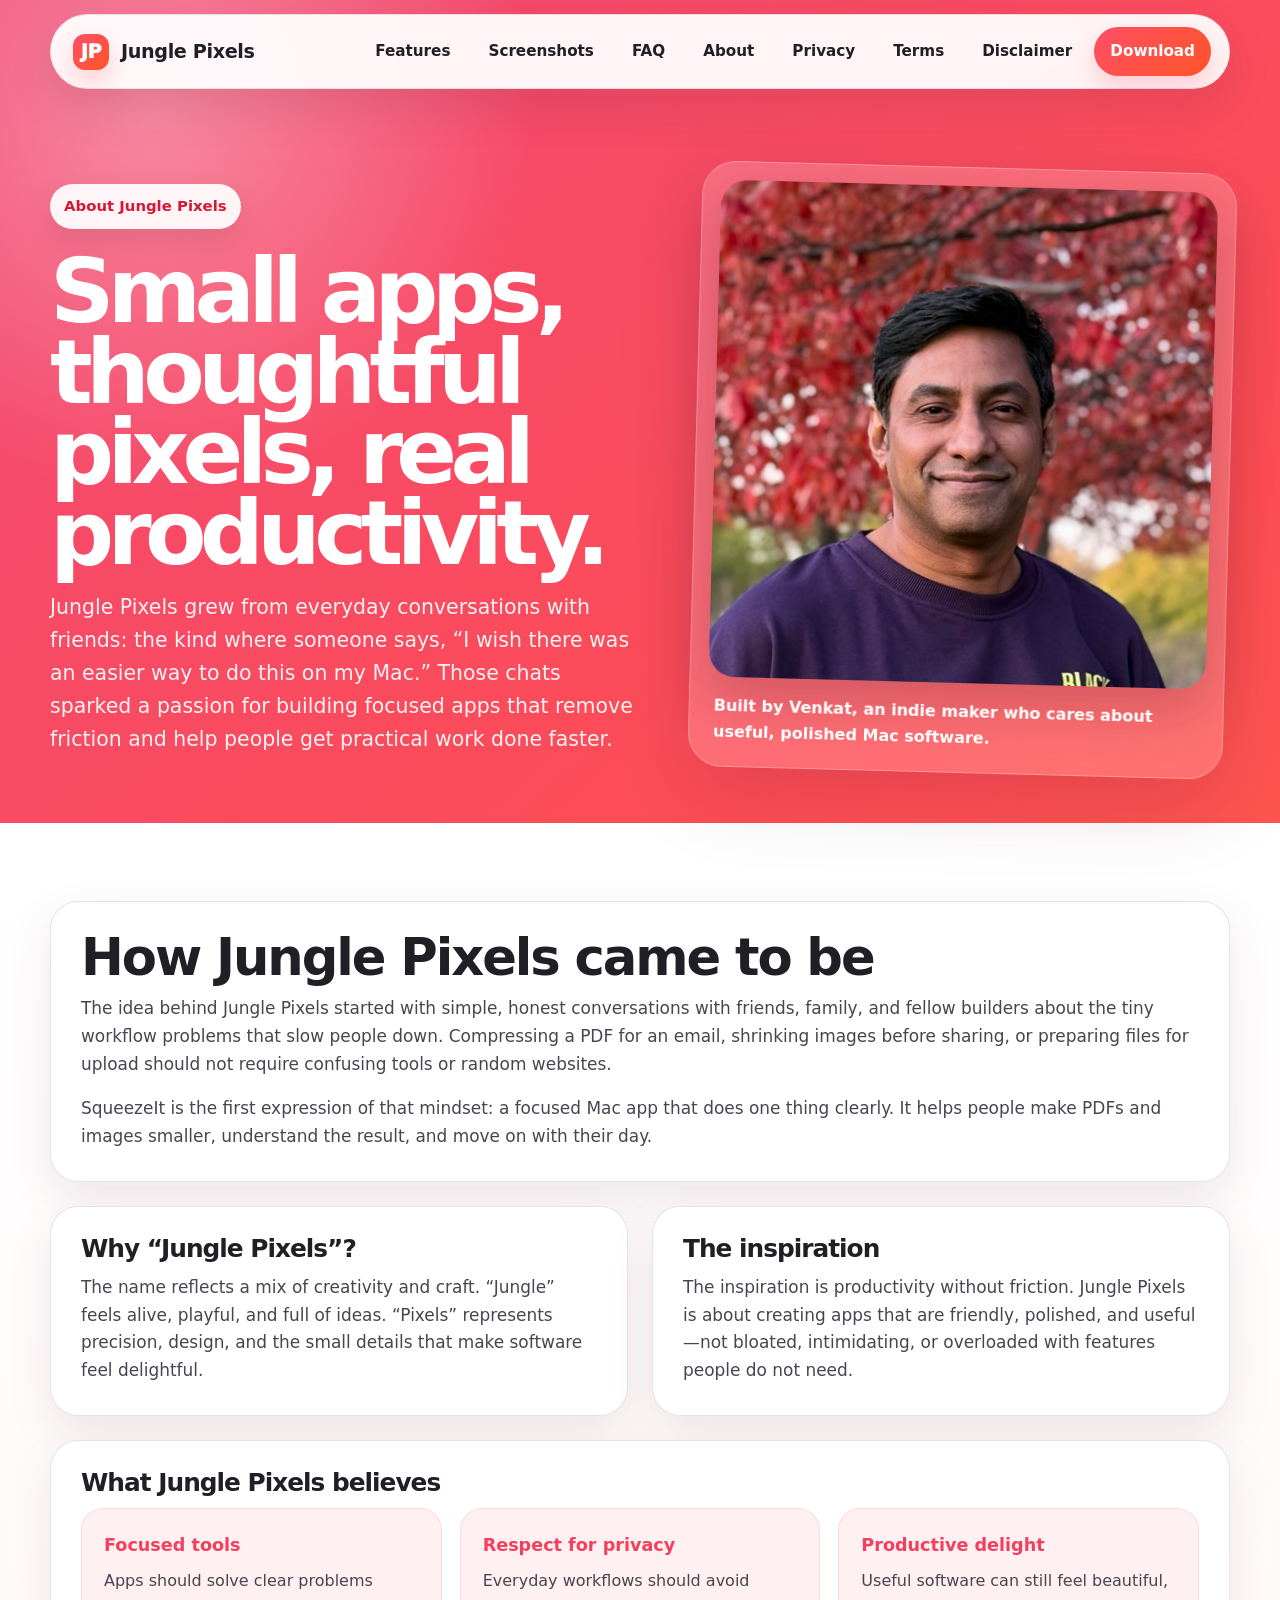
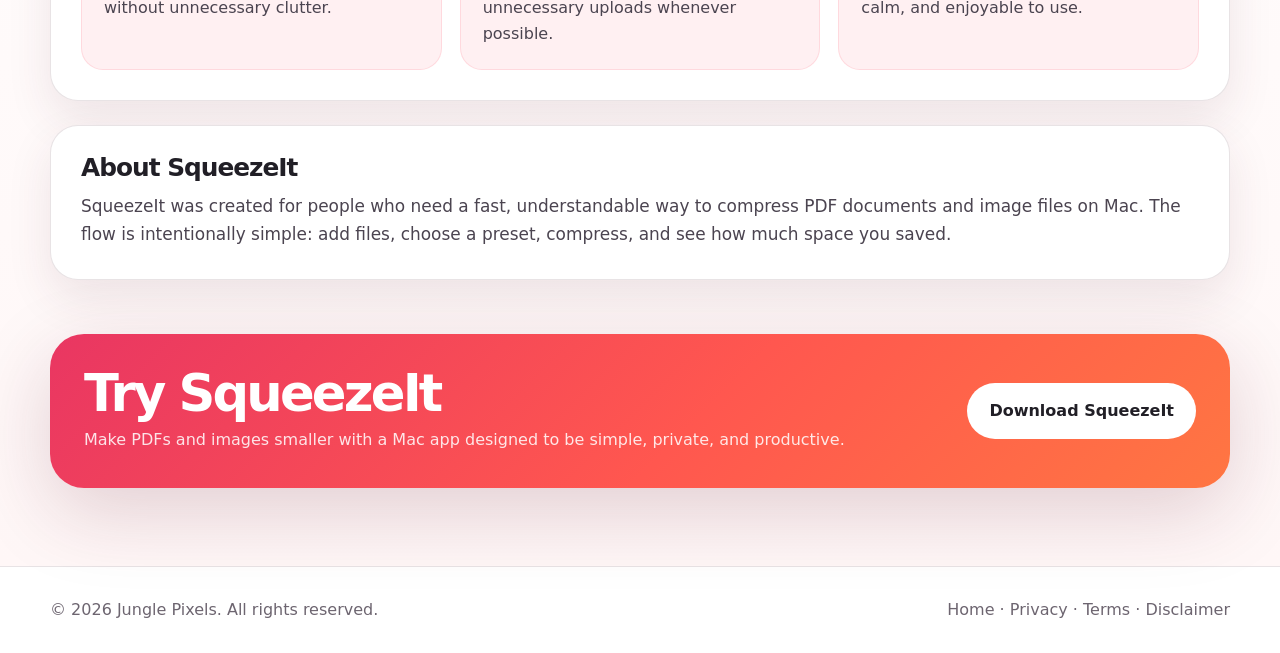
==== about.html @ 797d7525 "Add about section" ====
<!doctype html>
<html lang="en">
<head>
  <meta charset="utf-8" />
  <meta name="viewport" content="width=device-width, initial-scale=1" />
  <meta name="description" content="About Jungle Pixels, the indie studio behind SqueezeIt." />
  <meta name="theme-color" content="#ff4f66" />
  <title>About Jungle Pixels — SqueezeIt</title>
  <style>
    :root {
      --coral:#ff4f66; --orange:#ff5427; --ink:#211f26; --muted:#68626f;
      --line:rgba(80,45,55,.13); --card:#fff; --soft:#fff0f2;
      --shadow:0 24px 80px rgba(97,24,46,.18); --max:1180px;
    }
    *{box-sizing:border-box}
    html{scroll-behavior:smooth}
    body{
      margin:0;
      font-family:ui-sans-serif,system-ui,-apple-system,BlinkMacSystemFont,"SF Pro Display","Segoe UI",Roboto,Helvetica,Arial,sans-serif;
      color:var(--ink);
      background:
        radial-gradient(circle at 12% 5%,rgba(255,255,255,.35),transparent 24rem),
        linear-gradient(140deg,#f14874 0%,#ff4d53 46%,#ff7043 100%);
      min-height:100vh;
      overflow-x:hidden;
      line-height:1.65;
    }
    body::before{
      content:"";position:fixed;inset:0;pointer-events:none;
      background-image:radial-gradient(circle at 24% 22%,rgba(255,255,255,.20),transparent 1px),radial-gradient(circle at 70% 16%,rgba(255,255,255,.18),transparent 1px);
      background-size:42px 42px,64px 64px;mask-image:linear-gradient(to bottom,black,transparent 48%);opacity:.55;z-index:-1;
    }
    a{color:inherit;text-decoration:none}
    img{display:block;max-width:100%}
    .container{width:min(var(--max),calc(100% - 40px));margin:0 auto}
    .nav{position:sticky;top:14px;z-index:100;margin-top:14px}
    .nav-inner{
      min-height:74px;border-radius:999px;display:flex;align-items:center;justify-content:space-between;gap:18px;
      padding:12px 18px 12px 22px;color:var(--ink);background:rgba(255,255,255,.94);
      border:1px solid rgba(80,45,55,.12);box-shadow:0 18px 45px rgba(91,40,55,.14);backdrop-filter:blur(18px);
    }
    .brand{display:flex;align-items:center;gap:12px;font-weight:850;letter-spacing:-.02em;font-size:1.2rem}
    .mark{
      width:36px;height:36px;border-radius:12px;background:linear-gradient(135deg,var(--coral),var(--orange));
      display:grid;place-items:center;color:#fff;font-weight:950;box-shadow:0 12px 24px rgba(255,79,102,.24);
    }
    .nav-links{display:flex;align-items:center;gap:6px;font-size:.95rem;font-weight:760;flex-wrap:wrap;justify-content:flex-end}
    .nav-links a{padding:12px 16px;border-radius:999px}
    .nav-links a:hover{background:rgba(255,79,102,.10);color:#f43f5e}
    .nav-cta{color:#fff;background:linear-gradient(135deg,var(--coral),var(--orange));box-shadow:0 12px 24px rgba(255,79,102,.24)}
    .hero{color:#fff;padding:78px 0 50px}
    .hero-grid{display:grid;grid-template-columns:1.05fr .95fr;gap:54px;align-items:center}
    .eyebrow{
      display:inline-flex;align-items:center;gap:8px;padding:10px 14px;border-radius:999px;
      background:rgba(255,255,255,.92);color:#d71735;font-weight:850;font-size:.93rem;box-shadow:0 14px 30px rgba(99,26,38,.12);margin-bottom:22px;
    }
    h1{margin:0 0 18px;font-size:clamp(3rem,7vw,6.4rem);line-height:.9;letter-spacing:-.075em}
    .lead{margin:0;max-width:720px;color:rgba(255,255,255,.92);font-size:clamp(1.12rem,1.6vw,1.38rem);line-height:1.6}
    .portrait-card{
      background:rgba(255,255,255,.18);border:1px solid rgba(255,255,255,.26);border-radius:34px;padding:18px;
      box-shadow:var(--shadow);backdrop-filter:blur(18px);transform:rotate(1.5deg);
    }
    .portrait{width:100%;aspect-ratio:1/1;object-fit:cover;border-radius:26px;box-shadow:0 20px 55px rgba(54,16,29,.24)}
    .caption{padding:16px 6px 2px;color:#fff;font-weight:850}
    .content{background:linear-gradient(180deg,#fff 0%,#fff7f7 100%);padding:78px 0}
    .story-grid{display:grid;grid-template-columns:1fr 1fr;gap:24px}
    .card{background:var(--card);border:1px solid var(--line);border-radius:28px;padding:30px;box-shadow:0 18px 45px rgba(91,40,55,.10)}
    .wide{grid-column:1/-1}
    .card h2,.card h3{margin:0 0 12px;letter-spacing:-.04em;line-height:1}
    .card h2{font-size:clamp(2rem,4vw,3.2rem)}
    .card h3{font-size:1.55rem}
    .card p{margin:0 0 16px;color:#4b4450;font-size:1.06rem}
    .card p:last-child{margin-bottom:0}
    .values{display:grid;grid-template-columns:repeat(3,1fr);gap:18px;margin-top:10px}
    .value{padding:22px;border-radius:22px;background:var(--soft);border:1px solid rgba(255,79,102,.14);color:#4b4450}
    .value strong{display:block;color:#f43f5e;margin-bottom:8px;font-size:1.1rem}
    .cta{
      margin-top:30px;background:linear-gradient(135deg,#e93662,#ff574f 55%,#ff7642);color:#fff;border-radius:34px;padding:34px;
      display:flex;align-items:center;justify-content:space-between;gap:24px;box-shadow:var(--shadow);
    }
    .cta h2{margin:0 0 8px;font-size:clamp(2rem,4vw,3.2rem);line-height:1;letter-spacing:-.055em}
    .cta p{margin:0;color:rgba(255,255,255,.86)}
    .button{display:inline-flex;align-items:center;justify-content:center;min-height:56px;padding:0 22px;border-radius:999px;color:var(--ink);background:#fff;font-weight:900;white-space:nowrap}
    footer{background:#fff;border-top:1px solid var(--line);padding:30px 0;color:#6d6570}
    .footer-row{display:flex;align-items:center;justify-content:space-between;gap:24px;flex-wrap:wrap}
    @media(max-width:860px){
      .nav-inner,.cta{align-items:flex-start;flex-direction:column;border-radius:26px}
      .hero-grid,.story-grid,.values{grid-template-columns:1fr}
      .portrait-card{transform:none}
      .wide{grid-column:auto}
      .hero{padding:52px 0 40px}
      .content{padding:58px 0}
    }
  </style>
</head>
<body>
  <header class="nav container">
    <div class="nav-inner">
      <a class="brand" href="index.html"><span class="mark">JP</span><span>Jungle Pixels</span></a>
      <nav class="nav-links" aria-label="Primary navigation">
        <a href="/index.html#features">Features</a>
        <a href="/index.html#screenshots">Screenshots</a>
        <a href="/index.html#faq">FAQ</a>
        <a href="/about.html">About</a>
        <a href="/privacy.html">Privacy</a>
        <a href="/terms-of-use.html">Terms</a>
        <a href="/disclaimer.html">Disclaimer</a>
        <a class="nav-cta" href="/index.html#download">Download</a>
      </nav>
    </div>
  </header>

  <main>
    <section class="hero">
      <div class="container hero-grid">
        <div>
          <div class="eyebrow">About Jungle Pixels</div>
          <h1>Small apps, thoughtful pixels, real productivity.</h1>
          <p class="lead">
            Jungle Pixels grew from everyday conversations with friends: the kind where someone says, “I wish there was an easier way to do this on my Mac.” Those chats sparked a passion for building focused apps that remove friction and help people get practical work done faster.
          </p>
        </div>
        <div class="portrait-card">
          <img class="portrait" src="assets/headshot.jpeg" alt="Founder of Jungle Pixels" />
          <div class="caption">Built by Venkat, an indie maker who cares about useful, polished Mac software.</div>
        </div>
      </div>
    </section>

    <section class="content">
      <div class="container story-grid">
        <article class="card wide">
          <h2>How Jungle Pixels came to be</h2>
          <p>
            The idea behind Jungle Pixels started with simple, honest conversations with friends, family, and fellow builders about the tiny workflow problems that slow people down. Compressing a PDF for an email, shrinking images before sharing, or preparing files for upload should not require confusing tools or random websites.
          </p>
          <p>
            SqueezeIt is the first expression of that mindset: a focused Mac app that does one thing clearly. It helps people make PDFs and images smaller, understand the result, and move on with their day.
          </p>
        </article>

        <article class="card">
          <h3>Why “Jungle Pixels”?</h3>
          <p>
            The name reflects a mix of creativity and craft. “Jungle” feels alive, playful, and full of ideas. “Pixels” represents precision, design, and the small details that make software feel delightful.
          </p>
        </article>

        <article class="card">
          <h3>The inspiration</h3>
          <p>
            The inspiration is productivity without friction. Jungle Pixels is about creating apps that are friendly, polished, and useful—not bloated, intimidating, or overloaded with features people do not need.
          </p>
        </article>

        <article class="card wide">
          <h3>What Jungle Pixels believes</h3>
          <div class="values">
            <div class="value"><strong>Focused tools</strong>Apps should solve clear problems without unnecessary clutter.</div>
            <div class="value"><strong>Respect for privacy</strong>Everyday workflows should avoid unnecessary uploads whenever possible.</div>
            <div class="value"><strong>Productive delight</strong>Useful software can still feel beautiful, calm, and enjoyable to use.</div>
          </div>
        </article>

        <article class="card wide">
          <h3>About SqueezeIt</h3>
          <p>
            SqueezeIt was created for people who need a fast, understandable way to compress PDF documents and image files on Mac. The flow is intentionally simple: add files, choose a preset, compress, and see how much space you saved.
          </p>
        </article>

        <div class="cta wide">
          <div>
            <h2>Try SqueezeIt</h2>
            <p>Make PDFs and images smaller with a Mac app designed to be simple, private, and productive.</p>
          </div>
          <a class="button" href="index.html#download">Download SqueezeIt</a>
        </div>
      </div>
    </section>
  </main>

  <footer>
    <div class="container footer-row">
      <div>© 2026 Jungle Pixels. All rights reserved.</div>
      <div><a href="index.html">Home</a> · <a href="privacy.html">Privacy</a> · <a href="terms-of-use.html">Terms</a> · <a href="disclaimer.html">Disclaimer</a></div>
    </div>
  </footer>
</body>
</html>
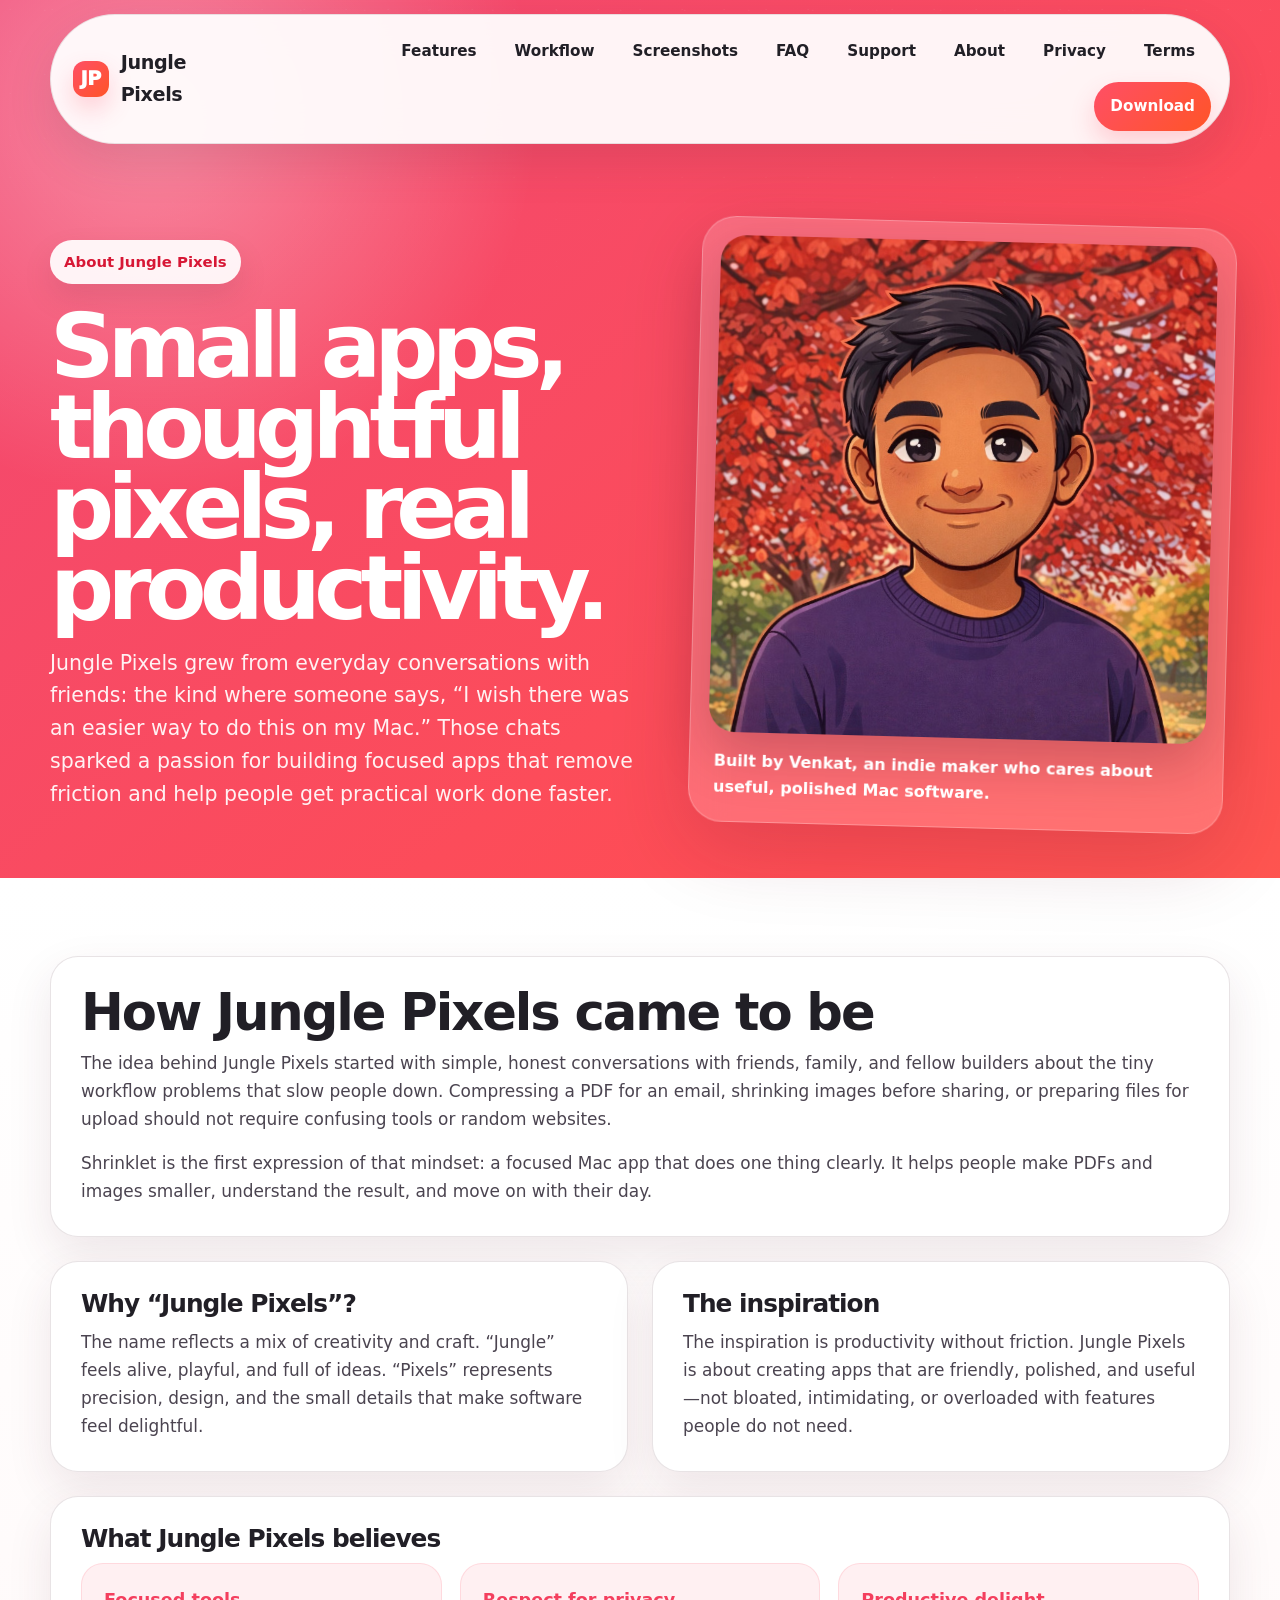
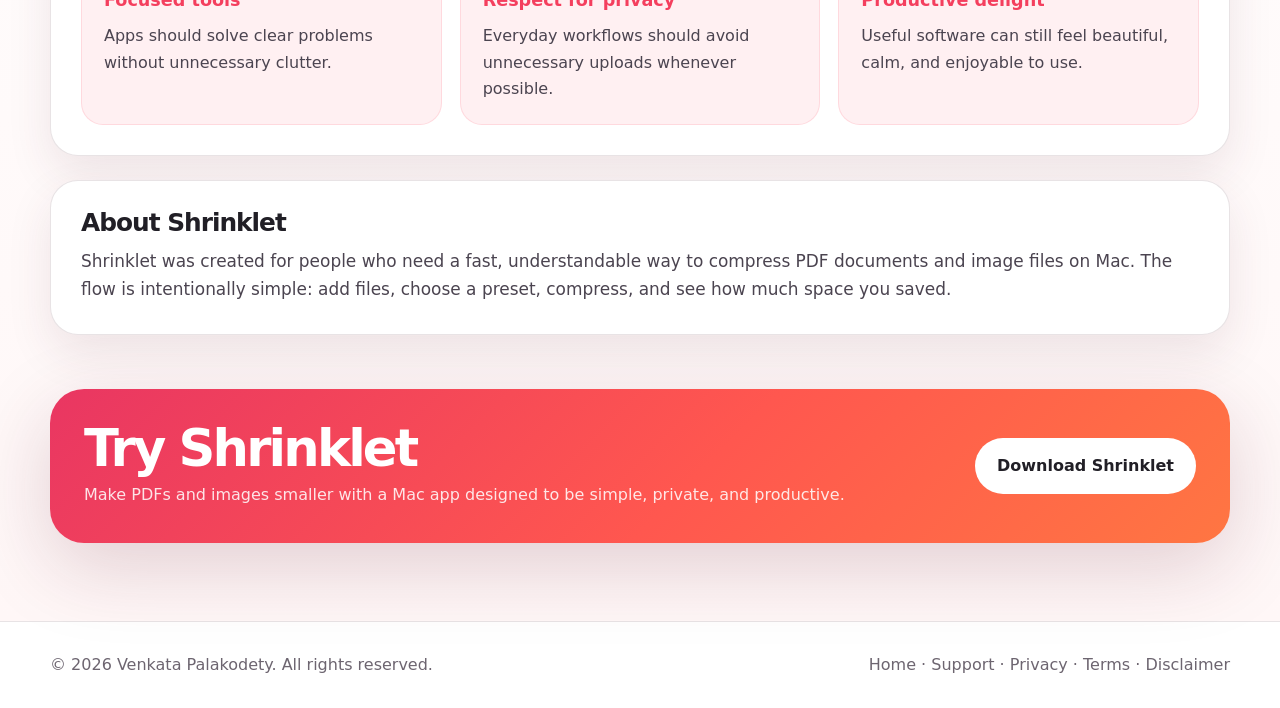
==== commit 1b51b262: "Add support page" ====
--- a/about.html
+++ b/about.html
@@ -3,9 +3,9 @@
 <head>
   <meta charset="utf-8" />
   <meta name="viewport" content="width=device-width, initial-scale=1" />
-  <meta name="description" content="About Jungle Pixels, the indie studio behind SqueezeIt." />
+  <meta name="description" content="About Jungle Pixels, the indie studio behind Shrinklet." />
   <meta name="theme-color" content="#ff4f66" />
-  <title>About Jungle Pixels — SqueezeIt</title>
+  <title>About Jungle Pixels — Shrinklet</title>
   <style>
     :root {
       --coral:#ff4f66; --orange:#ff5427; --ink:#211f26; --muted:#68626f;
@@ -99,12 +99,13 @@
       <a class="brand" href="index.html"><span class="mark">JP</span><span>Jungle Pixels</span></a>
       <nav class="nav-links" aria-label="Primary navigation">
         <a href="/index.html#features">Features</a>
+        <a href="/index.html#workflow">Workflow</a>
         <a href="/index.html#screenshots">Screenshots</a>
         <a href="/index.html#faq">FAQ</a>
+        <a href="/support.html">Support</a>
         <a href="/about.html">About</a>
         <a href="/privacy.html">Privacy</a>
         <a href="/terms-of-use.html">Terms</a>
-        <a href="/disclaimer.html">Disclaimer</a>
         <a class="nav-cta" href="/index.html#download">Download</a>
       </nav>
     </div>
@@ -135,7 +136,7 @@
             The idea behind Jungle Pixels started with simple, honest conversations with friends, family, and fellow builders about the tiny workflow problems that slow people down. Compressing a PDF for an email, shrinking images before sharing, or preparing files for upload should not require confusing tools or random websites.
           </p>
           <p>
-            SqueezeIt is the first expression of that mindset: a focused Mac app that does one thing clearly. It helps people make PDFs and images smaller, understand the result, and move on with their day.
+            Shrinklet is the first expression of that mindset: a focused Mac app that does one thing clearly. It helps people make PDFs and images smaller, understand the result, and move on with their day.
           </p>
         </article>
 
@@ -163,18 +164,18 @@
         </article>
 
         <article class="card wide">
-          <h3>About SqueezeIt</h3>
+          <h3>About Shrinklet</h3>
           <p>
-            SqueezeIt was created for people who need a fast, understandable way to compress PDF documents and image files on Mac. The flow is intentionally simple: add files, choose a preset, compress, and see how much space you saved.
+            Shrinklet was created for people who need a fast, understandable way to compress PDF documents and image files on Mac. The flow is intentionally simple: add files, choose a preset, compress, and see how much space you saved.
           </p>
         </article>
 
         <div class="cta wide">
           <div>
-            <h2>Try SqueezeIt</h2>
+            <h2>Try Shrinklet</h2>
             <p>Make PDFs and images smaller with a Mac app designed to be simple, private, and productive.</p>
           </div>
-          <a class="button" href="index.html#download">Download SqueezeIt</a>
+          <a class="button" href="index.html#download">Download Shrinklet</a>
         </div>
       </div>
     </section>
@@ -182,8 +183,8 @@
 
   <footer>
     <div class="container footer-row">
-      <div>© 2026 Jungle Pixels. All rights reserved.</div>
-      <div><a href="index.html">Home</a> · <a href="privacy.html">Privacy</a> · <a href="terms-of-use.html">Terms</a> · <a href="disclaimer.html">Disclaimer</a></div>
+      <div>© 2026 Venkata Palakodety. All rights reserved.</div>
+      <div><a href="index.html">Home</a> · <a href="support.html">Support</a> · <a href="privacy.html">Privacy</a> · <a href="terms-of-use.html">Terms</a> · <a href="disclaimer.html">Disclaimer</a></div>
     </div>
   </footer>
 </body>
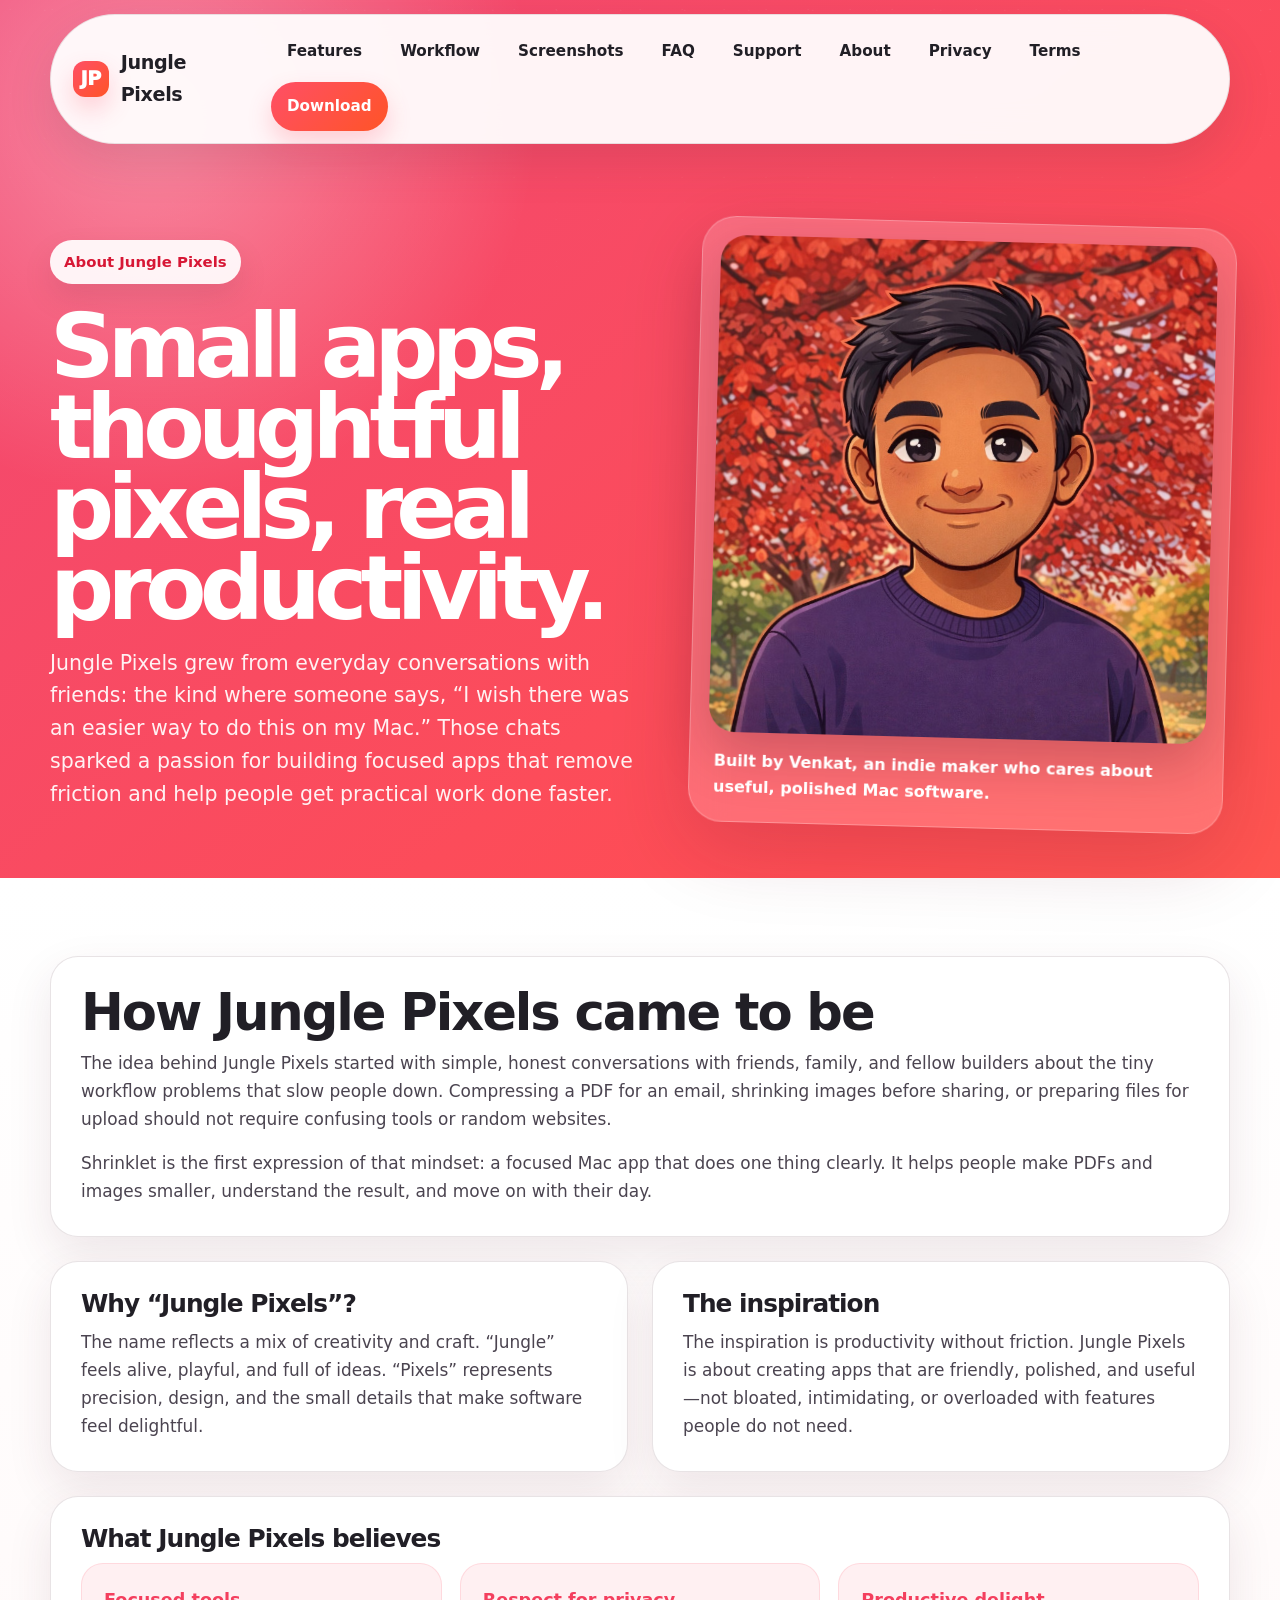
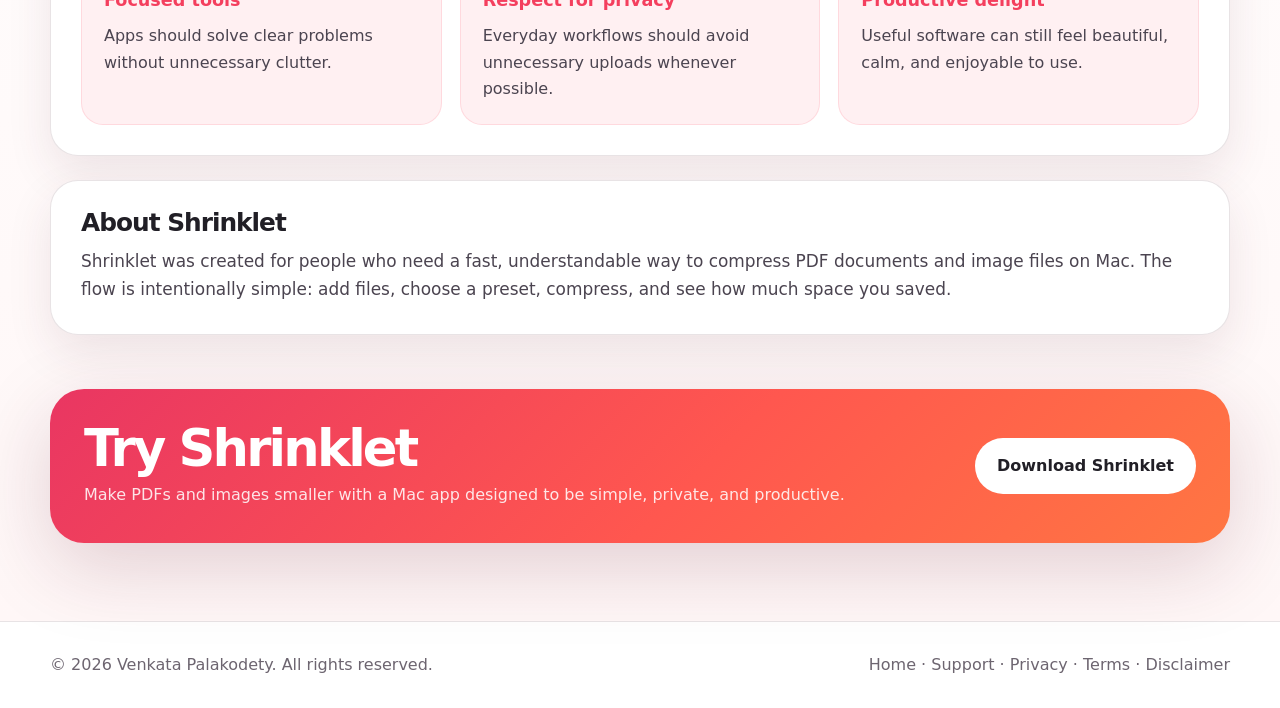
==== commit 52a06236: "Remove justify-content from nav-links style" ====
--- a/about.html
+++ b/about.html
@@ -44,7 +44,7 @@
       width:36px;height:36px;border-radius:12px;background:linear-gradient(135deg,var(--coral),var(--orange));
       display:grid;place-items:center;color:#fff;font-weight:950;box-shadow:0 12px 24px rgba(255,79,102,.24);
     }
-    .nav-links{display:flex;align-items:center;gap:6px;font-size:.95rem;font-weight:760;flex-wrap:wrap;justify-content:flex-end}
+    .nav-links{display:flex;align-items:center;gap:6px;font-size:.95rem;font-weight:760;flex-wrap:wrap;}
     .nav-links a{padding:12px 16px;border-radius:999px}
     .nav-links a:hover{background:rgba(255,79,102,.10);color:#f43f5e}
     .nav-cta{color:#fff;background:linear-gradient(135deg,var(--coral),var(--orange));box-shadow:0 12px 24px rgba(255,79,102,.24)}
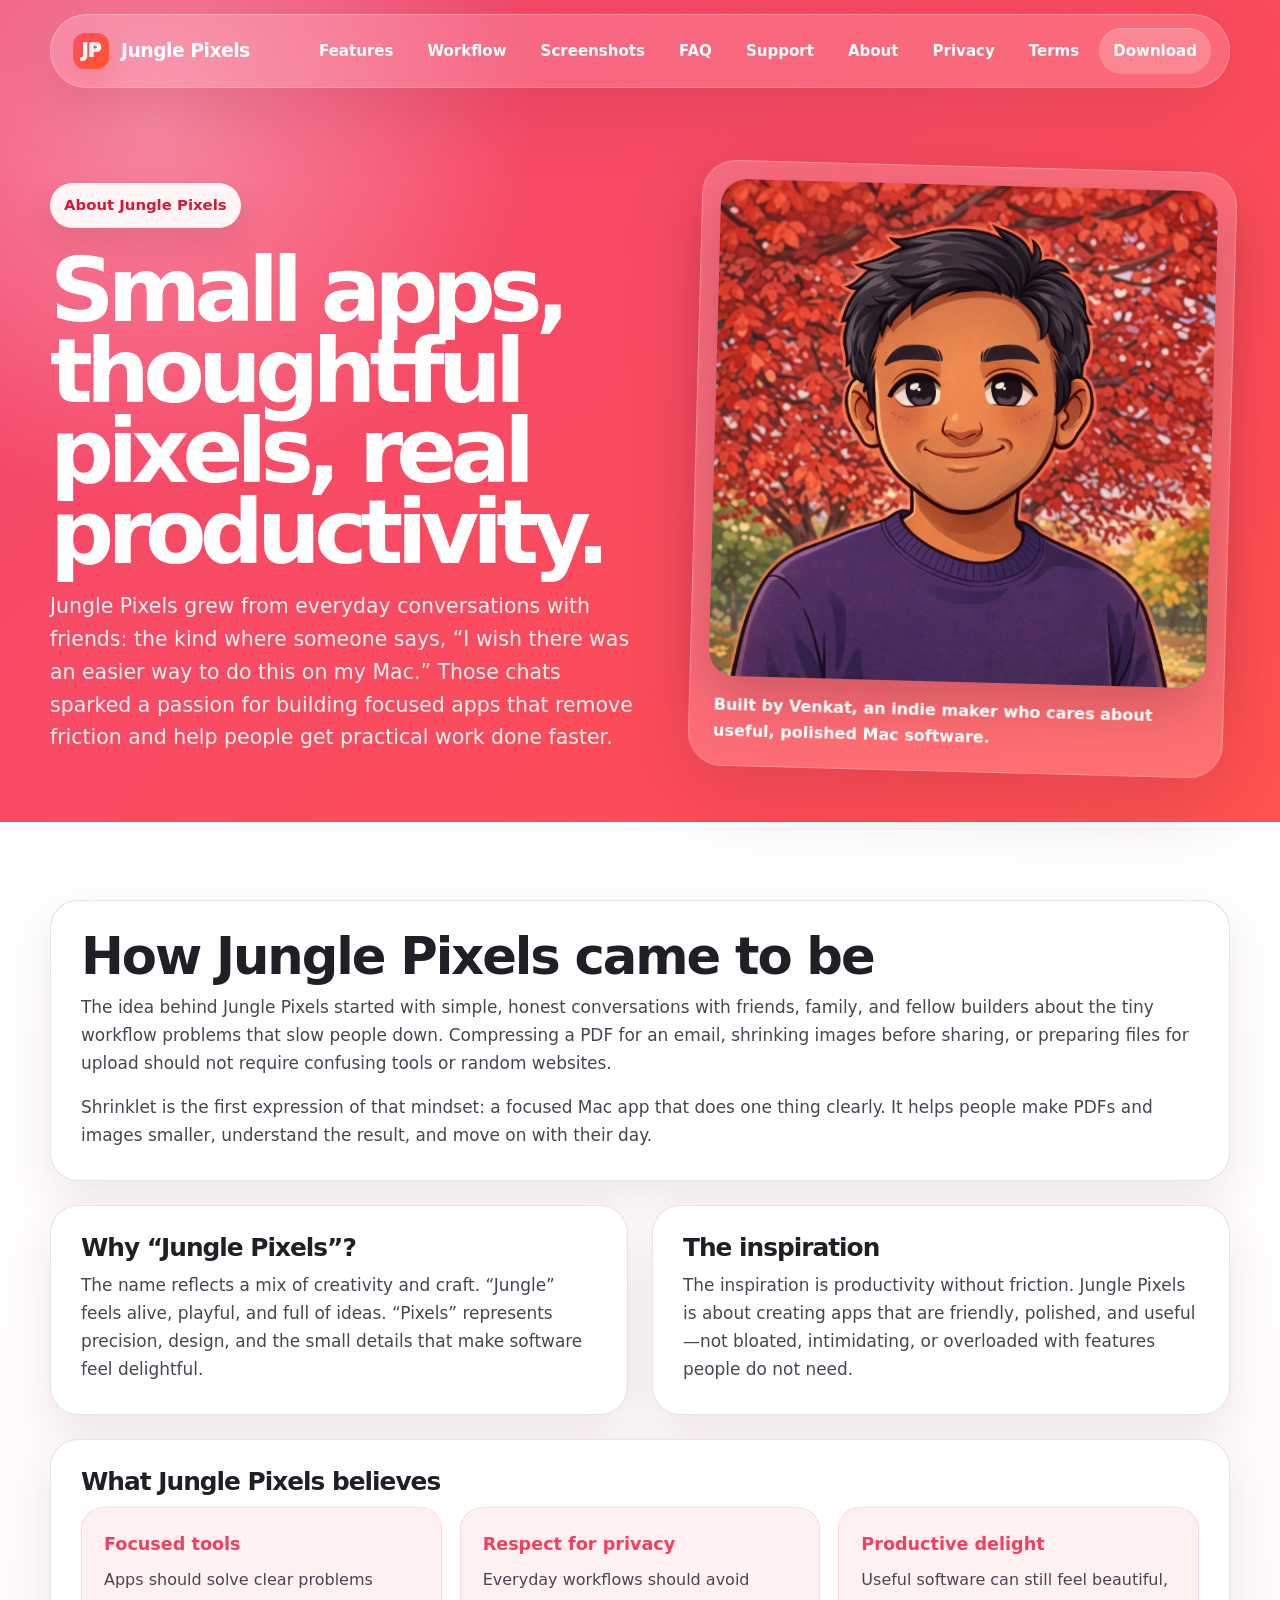
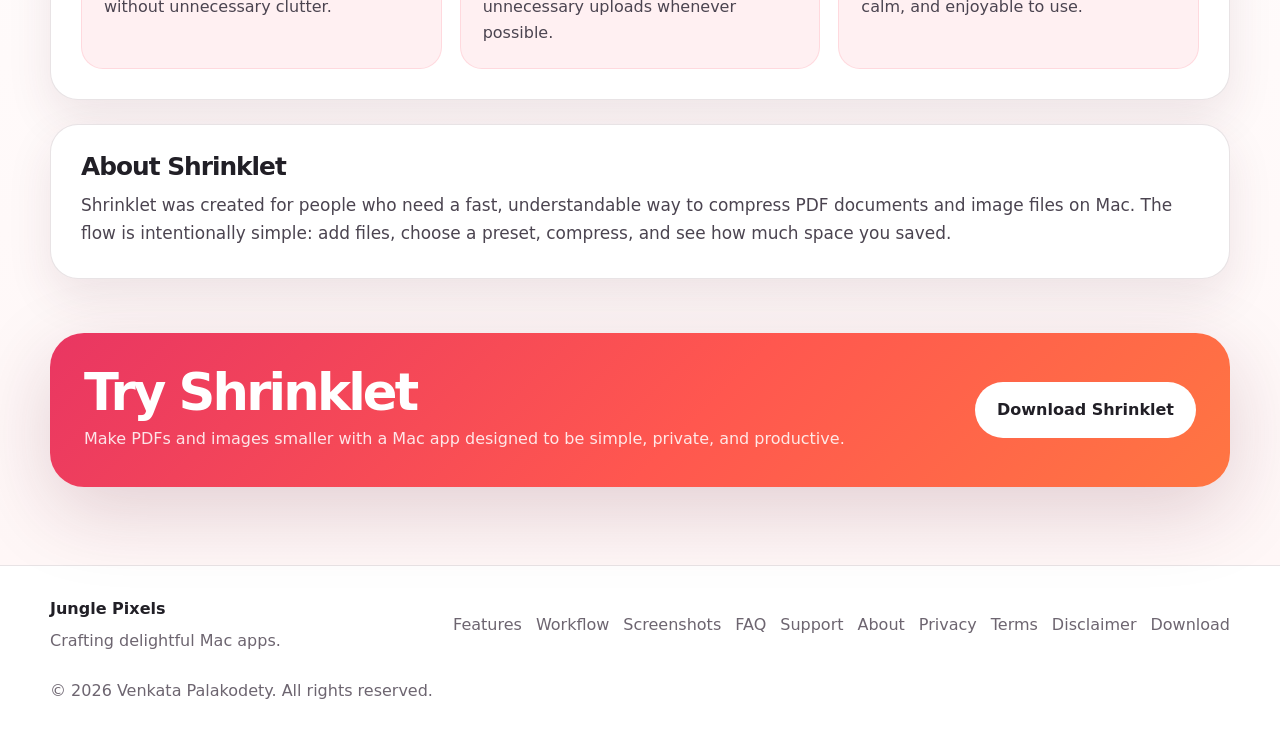
==== commit e258d253: "Convert to SCSS" ====
--- a/about.html
+++ b/about.html
@@ -1,191 +1,127 @@
-<!doctype html>
+<!DOCTYPE html>
+
 <html lang="en">
 <head>
-  <meta charset="utf-8" />
-  <meta name="viewport" content="width=device-width, initial-scale=1" />
-  <meta name="description" content="About Jungle Pixels, the indie studio behind Shrinklet." />
-  <meta name="theme-color" content="#ff4f66" />
-  <title>About Jungle Pixels — Shrinklet</title>
-  <style>
-    :root {
-      --coral:#ff4f66; --orange:#ff5427; --ink:#211f26; --muted:#68626f;
-      --line:rgba(80,45,55,.13); --card:#fff; --soft:#fff0f2;
-      --shadow:0 24px 80px rgba(97,24,46,.18); --max:1180px;
-    }
-    *{box-sizing:border-box}
-    html{scroll-behavior:smooth}
-    body{
-      margin:0;
-      font-family:ui-sans-serif,system-ui,-apple-system,BlinkMacSystemFont,"SF Pro Display","Segoe UI",Roboto,Helvetica,Arial,sans-serif;
-      color:var(--ink);
-      background:
-        radial-gradient(circle at 12% 5%,rgba(255,255,255,.35),transparent 24rem),
-        linear-gradient(140deg,#f14874 0%,#ff4d53 46%,#ff7043 100%);
-      min-height:100vh;
-      overflow-x:hidden;
-      line-height:1.65;
-    }
-    body::before{
-      content:"";position:fixed;inset:0;pointer-events:none;
-      background-image:radial-gradient(circle at 24% 22%,rgba(255,255,255,.20),transparent 1px),radial-gradient(circle at 70% 16%,rgba(255,255,255,.18),transparent 1px);
-      background-size:42px 42px,64px 64px;mask-image:linear-gradient(to bottom,black,transparent 48%);opacity:.55;z-index:-1;
-    }
-    a{color:inherit;text-decoration:none}
-    img{display:block;max-width:100%}
-    .container{width:min(var(--max),calc(100% - 40px));margin:0 auto}
-    .nav{position:sticky;top:14px;z-index:100;margin-top:14px}
-    .nav-inner{
-      min-height:74px;border-radius:999px;display:flex;align-items:center;justify-content:space-between;gap:18px;
-      padding:12px 18px 12px 22px;color:var(--ink);background:rgba(255,255,255,.94);
-      border:1px solid rgba(80,45,55,.12);box-shadow:0 18px 45px rgba(91,40,55,.14);backdrop-filter:blur(18px);
-    }
-    .brand{display:flex;align-items:center;gap:12px;font-weight:850;letter-spacing:-.02em;font-size:1.2rem}
-    .mark{
-      width:36px;height:36px;border-radius:12px;background:linear-gradient(135deg,var(--coral),var(--orange));
-      display:grid;place-items:center;color:#fff;font-weight:950;box-shadow:0 12px 24px rgba(255,79,102,.24);
-    }
-    .nav-links{display:flex;align-items:center;gap:6px;font-size:.95rem;font-weight:760;flex-wrap:wrap;}
-    .nav-links a{padding:12px 16px;border-radius:999px}
-    .nav-links a:hover{background:rgba(255,79,102,.10);color:#f43f5e}
-    .nav-cta{color:#fff;background:linear-gradient(135deg,var(--coral),var(--orange));box-shadow:0 12px 24px rgba(255,79,102,.24)}
-    .hero{color:#fff;padding:78px 0 50px}
-    .hero-grid{display:grid;grid-template-columns:1.05fr .95fr;gap:54px;align-items:center}
-    .eyebrow{
-      display:inline-flex;align-items:center;gap:8px;padding:10px 14px;border-radius:999px;
-      background:rgba(255,255,255,.92);color:#d71735;font-weight:850;font-size:.93rem;box-shadow:0 14px 30px rgba(99,26,38,.12);margin-bottom:22px;
-    }
-    h1{margin:0 0 18px;font-size:clamp(3rem,7vw,6.4rem);line-height:.9;letter-spacing:-.075em}
-    .lead{margin:0;max-width:720px;color:rgba(255,255,255,.92);font-size:clamp(1.12rem,1.6vw,1.38rem);line-height:1.6}
-    .portrait-card{
-      background:rgba(255,255,255,.18);border:1px solid rgba(255,255,255,.26);border-radius:34px;padding:18px;
-      box-shadow:var(--shadow);backdrop-filter:blur(18px);transform:rotate(1.5deg);
-    }
-    .portrait{width:100%;aspect-ratio:1/1;object-fit:cover;border-radius:26px;box-shadow:0 20px 55px rgba(54,16,29,.24)}
-    .caption{padding:16px 6px 2px;color:#fff;font-weight:850}
-    .content{background:linear-gradient(180deg,#fff 0%,#fff7f7 100%);padding:78px 0}
-    .story-grid{display:grid;grid-template-columns:1fr 1fr;gap:24px}
-    .card{background:var(--card);border:1px solid var(--line);border-radius:28px;padding:30px;box-shadow:0 18px 45px rgba(91,40,55,.10)}
-    .wide{grid-column:1/-1}
-    .card h2,.card h3{margin:0 0 12px;letter-spacing:-.04em;line-height:1}
-    .card h2{font-size:clamp(2rem,4vw,3.2rem)}
-    .card h3{font-size:1.55rem}
-    .card p{margin:0 0 16px;color:#4b4450;font-size:1.06rem}
-    .card p:last-child{margin-bottom:0}
-    .values{display:grid;grid-template-columns:repeat(3,1fr);gap:18px;margin-top:10px}
-    .value{padding:22px;border-radius:22px;background:var(--soft);border:1px solid rgba(255,79,102,.14);color:#4b4450}
-    .value strong{display:block;color:#f43f5e;margin-bottom:8px;font-size:1.1rem}
-    .cta{
-      margin-top:30px;background:linear-gradient(135deg,#e93662,#ff574f 55%,#ff7642);color:#fff;border-radius:34px;padding:34px;
-      display:flex;align-items:center;justify-content:space-between;gap:24px;box-shadow:var(--shadow);
-    }
-    .cta h2{margin:0 0 8px;font-size:clamp(2rem,4vw,3.2rem);line-height:1;letter-spacing:-.055em}
-    .cta p{margin:0;color:rgba(255,255,255,.86)}
-    .button{display:inline-flex;align-items:center;justify-content:center;min-height:56px;padding:0 22px;border-radius:999px;color:var(--ink);background:#fff;font-weight:900;white-space:nowrap}
-    footer{background:#fff;border-top:1px solid var(--line);padding:30px 0;color:#6d6570}
-    .footer-row{display:flex;align-items:center;justify-content:space-between;gap:24px;flex-wrap:wrap}
-    @media(max-width:860px){
-      .nav-inner,.cta{align-items:flex-start;flex-direction:column;border-radius:26px}
-      .hero-grid,.story-grid,.values{grid-template-columns:1fr}
-      .portrait-card{transform:none}
-      .wide{grid-column:auto}
-      .hero{padding:52px 0 40px}
-      .content{padding:58px 0}
-    }
-  </style>
+<meta charset="utf-8"/>
+<meta content="width=device-width, initial-scale=1" name="viewport"/>
+<meta content="About Jungle Pixels, the indie studio behind Shrinklet." name="description"/>
+<meta content="#ff4f66" name="theme-color"/>
+<title>About Jungle Pixels — Shrinklet</title>
+<link href="css/pages/about.css" rel="stylesheet"/>
 </head>
 <body>
-  <header class="nav container">
-    <div class="nav-inner">
-      <a class="brand" href="index.html"><span class="mark">JP</span><span>Jungle Pixels</span></a>
-      <nav class="nav-links" aria-label="Primary navigation">
-        <a href="/index.html#features">Features</a>
-        <a href="/index.html#workflow">Workflow</a>
-        <a href="/index.html#screenshots">Screenshots</a>
-        <a href="/index.html#faq">FAQ</a>
-        <a href="/support.html">Support</a>
-        <a href="/about.html">About</a>
-        <a href="/privacy.html">Privacy</a>
-        <a href="/terms-of-use.html">Terms</a>
-        <a class="nav-cta" href="/index.html#download">Download</a>
-      </nav>
-    </div>
-  </header>
-
-  <main>
-    <section class="hero">
-      <div class="container hero-grid">
-        <div>
-          <div class="eyebrow">About Jungle Pixels</div>
-          <h1>Small apps, thoughtful pixels, real productivity.</h1>
-          <p class="lead">
+<header class="nav container" id="siteNav">
+<div class="nav-inner">
+<a aria-label="Jungle Pixels home" class="brand" href="/index.html">
+<span class="mark">JP</span><span>Jungle Pixels</span>
+</a>
+<nav aria-label="Primary navigation" class="nav-links">
+<a href="/index.html#features">Features</a>
+<a href="/index.html#workflow">Workflow</a>
+<a href="/index.html#screenshots">Screenshots</a>
+<a href="/index.html#faq">FAQ</a>
+<a href="/support.html">Support</a>
+<a href="/about.html">About</a>
+<a href="/privacy.html">Privacy</a>
+<a href="/terms-of-use.html">Terms</a>
+<a class="nav-cta" href="/index.html#download">Download</a>
+</nav>
+</div>
+</header>
+<main>
+<section class="hero">
+<div class="container hero-grid">
+<div>
+<div class="eyebrow">About Jungle Pixels</div>
+<h1>Small apps, thoughtful pixels, real productivity.</h1>
+<p class="lead">
             Jungle Pixels grew from everyday conversations with friends: the kind where someone says, “I wish there was an easier way to do this on my Mac.” Those chats sparked a passion for building focused apps that remove friction and help people get practical work done faster.
           </p>
-        </div>
-        <div class="portrait-card">
-          <img class="portrait" src="assets/headshot.jpeg" alt="Founder of Jungle Pixels" />
-          <div class="caption">Built by Venkat, an indie maker who cares about useful, polished Mac software.</div>
-        </div>
-      </div>
-    </section>
-
-    <section class="content">
-      <div class="container story-grid">
-        <article class="card wide">
-          <h2>How Jungle Pixels came to be</h2>
-          <p>
+</div>
+<div class="portrait-card">
+<img alt="Founder of Jungle Pixels" class="portrait" src="assets/headshot.jpeg"/>
+<div class="caption">Built by Venkat, an indie maker who cares about useful, polished Mac software.</div>
+</div>
+</div>
+</section>
+<section class="content">
+<div class="container story-grid">
+<article class="card wide">
+<h2>How Jungle Pixels came to be</h2>
+<p>
             The idea behind Jungle Pixels started with simple, honest conversations with friends, family, and fellow builders about the tiny workflow problems that slow people down. Compressing a PDF for an email, shrinking images before sharing, or preparing files for upload should not require confusing tools or random websites.
           </p>
-          <p>
+<p>
             Shrinklet is the first expression of that mindset: a focused Mac app that does one thing clearly. It helps people make PDFs and images smaller, understand the result, and move on with their day.
           </p>
-        </article>
-
-        <article class="card">
-          <h3>Why “Jungle Pixels”?</h3>
-          <p>
+</article>
+<article class="card">
+<h3>Why “Jungle Pixels”?</h3>
+<p>
             The name reflects a mix of creativity and craft. “Jungle” feels alive, playful, and full of ideas. “Pixels” represents precision, design, and the small details that make software feel delightful.
           </p>
-        </article>
-
-        <article class="card">
-          <h3>The inspiration</h3>
-          <p>
+</article>
+<article class="card">
+<h3>The inspiration</h3>
+<p>
             The inspiration is productivity without friction. Jungle Pixels is about creating apps that are friendly, polished, and useful—not bloated, intimidating, or overloaded with features people do not need.
           </p>
-        </article>
-
-        <article class="card wide">
-          <h3>What Jungle Pixels believes</h3>
-          <div class="values">
-            <div class="value"><strong>Focused tools</strong>Apps should solve clear problems without unnecessary clutter.</div>
-            <div class="value"><strong>Respect for privacy</strong>Everyday workflows should avoid unnecessary uploads whenever possible.</div>
-            <div class="value"><strong>Productive delight</strong>Useful software can still feel beautiful, calm, and enjoyable to use.</div>
-          </div>
-        </article>
-
-        <article class="card wide">
-          <h3>About Shrinklet</h3>
-          <p>
+</article>
+<article class="card wide">
+<h3>What Jungle Pixels believes</h3>
+<div class="values">
+<div class="value"><strong>Focused tools</strong>Apps should solve clear problems without unnecessary clutter.</div>
+<div class="value"><strong>Respect for privacy</strong>Everyday workflows should avoid unnecessary uploads whenever possible.</div>
+<div class="value"><strong>Productive delight</strong>Useful software can still feel beautiful, calm, and enjoyable to use.</div>
+</div>
+</article>
+<article class="card wide">
+<h3>About Shrinklet</h3>
+<p>
             Shrinklet was created for people who need a fast, understandable way to compress PDF documents and image files on Mac. The flow is intentionally simple: add files, choose a preset, compress, and see how much space you saved.
           </p>
-        </article>
+</article>
+<div class="cta wide">
+<div>
+<h2>Try Shrinklet</h2>
+<p>Make PDFs and images smaller with a Mac app designed to be simple, private, and productive.</p>
+</div>
+<a class="button" href="index.html#download">Download Shrinklet</a>
+</div>
+</div>
+</section>
+</main>
+<footer>
+<div class="container footer-row">
+<div>
+<div class="footer-brand">
+<span>Jungle Pixels</span>
+</div>
+<div class="footer-tagline">Crafting delightful Mac apps.</div>
+</div>
+<nav aria-label="Footer navigation" class="footer-links">
+<a href="/index.html#features">Features</a>
+<a href="/index.html#workflow">Workflow</a>
+<a href="/index.html#screenshots">Screenshots</a>
+<a href="/index.html#faq">FAQ</a>
 
-        <div class="cta wide">
-          <div>
-            <h2>Try Shrinklet</h2>
-            <p>Make PDFs and images smaller with a Mac app designed to be simple, private, and productive.</p>
-          </div>
-          <a class="button" href="index.html#download">Download Shrinklet</a>
-        </div>
-      </div>
-    </section>
-  </main>
-
-  <footer>
-    <div class="container footer-row">
-      <div>© 2026 Venkata Palakodety. All rights reserved.</div>
-      <div><a href="index.html">Home</a> · <a href="support.html">Support</a> · <a href="privacy.html">Privacy</a> · <a href="terms-of-use.html">Terms</a> · <a href="disclaimer.html">Disclaimer</a></div>
-    </div>
-  </footer>
+<a href="/support.html">Support</a><a href="/about.html">About</a>
+    
+<a href="/privacy.html">Privacy</a>
+<a href="/terms-of-use.html">Terms</a>
+<a href="/disclaimer.html">Disclaimer</a>
+<a href="/index.html#download">Download</a>
+</nav>
+<div>© 2026 Venkata Palakodety. All rights reserved.</div>
+</div>
+</footer>
+<script>
+    const nav = document.getElementById('siteNav');
+    const updateNav = () => {
+      if (nav) nav.classList.toggle('scrolled', window.scrollY > 40);
+    };
+    updateNav();
+    window.addEventListener('scroll', updateNav, { passive: true });
+  </script>
 </body>
 </html>
--- a/css/pages/about.css
+++ b/css/pages/about.css
@@ -0,0 +1,318 @@
+@import "../main.css";
+
+/* Page token overrides preserved from about.html. */
+:root {
+      --coral:#ff4f66; --orange:#ff5427; --ink:#211f26; --muted:#68626f;
+      --line:rgba(80,45,55,.13); --card:#fff; --soft:#fff0f2;
+      --shadow:0 24px 80px rgba(97,24,46,.18); --max:1180px;
+    }
+
+/* Page styles extracted from about.html. */
+*{box-sizing:border-box}
+    html{scroll-behavior:smooth}
+    body{
+      margin:0;
+      font-family:ui-sans-serif,system-ui,-apple-system,BlinkMacSystemFont,"SF Pro Display","Segoe UI",Roboto,Helvetica,Arial,sans-serif;
+      color:var(--ink);
+      background:
+        radial-gradient(circle at 12% 5%,rgba(255,255,255,.35),transparent 24rem),
+        linear-gradient(140deg,#f14874 0%,#ff4d53 46%,#ff7043 100%);
+      min-height:100vh;
+      overflow-x:hidden;
+      line-height:1.65;
+    }
+    body::before{
+      content:"";position:fixed;inset:0;pointer-events:none;
+      background-image:radial-gradient(circle at 24% 22%,rgba(255,255,255,.20),transparent 1px),radial-gradient(circle at 70% 16%,rgba(255,255,255,.18),transparent 1px);
+      background-size:42px 42px,64px 64px;mask-image:linear-gradient(to bottom,black,transparent 48%);opacity:.55;z-index:-1;
+    }
+    a{color:inherit;text-decoration:none}
+    img{display:block;max-width:100%}
+    .container{width:min(var(--max),calc(100% - 40px));margin:0 auto}
+    .nav{position:sticky;top:14px;z-index:100;margin-top:14px}
+    .nav-inner{
+      min-height:74px;border-radius:999px;display:flex;align-items:center;justify-content:space-between;gap:18px;
+      padding:12px 18px 12px 22px;color:var(--ink);background:rgba(255,255,255,.94);
+      border:1px solid rgba(80,45,55,.12);box-shadow:0 18px 45px rgba(91,40,55,.14);backdrop-filter:blur(18px);
+    }
+    .brand{display:flex;align-items:center;gap:12px;font-weight:850;letter-spacing:-.02em;font-size:1.2rem}
+    .mark{
+      width:36px;height:36px;border-radius:12px;background:linear-gradient(135deg,var(--coral),var(--orange));
+      display:grid;place-items:center;color:#fff;font-weight:950;box-shadow:0 12px 24px rgba(255,79,102,.24);
+    }
+    .nav-links{display:flex;align-items:center;gap:6px;font-size:.95rem;font-weight:760;flex-wrap:wrap;}
+    .nav-links a{padding:12px 16px;border-radius:999px}
+    .nav-links a:hover{background:rgba(255,79,102,.10);color:#f43f5e}
+    .nav-cta{color:#fff;background:linear-gradient(135deg,var(--coral),var(--orange));box-shadow:0 12px 24px rgba(255,79,102,.24)}
+    .hero{color:#fff;padding:78px 0 50px}
+    .hero-grid{display:grid;grid-template-columns:1.05fr .95fr;gap:54px;align-items:center}
+    .eyebrow{
+      display:inline-flex;align-items:center;gap:8px;padding:10px 14px;border-radius:999px;
+      background:rgba(255,255,255,.92);color:#d71735;font-weight:850;font-size:.93rem;box-shadow:0 14px 30px rgba(99,26,38,.12);margin-bottom:22px;
+    }
+    h1{margin:0 0 18px;font-size:clamp(3rem,7vw,6.4rem);line-height:.9;letter-spacing:-.075em}
+    .lead{margin:0;max-width:720px;color:rgba(255,255,255,.92);font-size:clamp(1.12rem,1.6vw,1.38rem);line-height:1.6}
+    .portrait-card{
+      background:rgba(255,255,255,.18);border:1px solid rgba(255,255,255,.26);border-radius:34px;padding:18px;
+      box-shadow:var(--shadow);backdrop-filter:blur(18px);transform:rotate(1.5deg);
+    }
+    .portrait{width:100%;aspect-ratio:1/1;object-fit:cover;border-radius:26px;box-shadow:0 20px 55px rgba(54,16,29,.24)}
+    .caption{padding:16px 6px 2px;color:#fff;font-weight:850}
+    .content{background:linear-gradient(180deg,#fff 0%,#fff7f7 100%);padding:78px 0}
+    .story-grid{display:grid;grid-template-columns:1fr 1fr;gap:24px}
+    .card{background:var(--card);border:1px solid var(--line);border-radius:28px;padding:30px;box-shadow:0 18px 45px rgba(91,40,55,.10)}
+    .wide{grid-column:1/-1}
+    .card h2,.card h3{margin:0 0 12px;letter-spacing:-.04em;line-height:1}
+    .card h2{font-size:clamp(2rem,4vw,3.2rem)}
+    .card h3{font-size:1.55rem}
+    .card p{margin:0 0 16px;color:#4b4450;font-size:1.06rem}
+    .card p:last-child{margin-bottom:0}
+    .values{display:grid;grid-template-columns:repeat(3,1fr);gap:18px;margin-top:10px}
+    .value{padding:22px;border-radius:22px;background:var(--soft);border:1px solid rgba(255,79,102,.14);color:#4b4450}
+    .value strong{display:block;color:#f43f5e;margin-bottom:8px;font-size:1.1rem}
+    .cta{
+      margin-top:30px;background:linear-gradient(135deg,#e93662,#ff574f 55%,#ff7642);color:#fff;border-radius:34px;padding:34px;
+      display:flex;align-items:center;justify-content:space-between;gap:24px;box-shadow:var(--shadow);
+    }
+    .cta h2{margin:0 0 8px;font-size:clamp(2rem,4vw,3.2rem);line-height:1;letter-spacing:-.055em}
+    .cta p{margin:0;color:rgba(255,255,255,.86)}
+    .button{display:inline-flex;align-items:center;justify-content:center;min-height:56px;padding:0 22px;border-radius:999px;color:var(--ink);background:#fff;font-weight:900;white-space:nowrap}
+    footer{background:#fff;border-top:1px solid var(--line);padding:30px 0;color:#6d6570}
+    .footer-row{display:flex;align-items:center;justify-content:space-between;gap:24px;flex-wrap:wrap}
+    .footer-brand{font-weight:900;color:var(--ink)}
+    .footer-links{display:flex;gap:14px;flex-wrap:wrap}
+    .footer-links a:hover{color:#f43f5e}
+    @media(max-width:860px){
+      .nav-inner,.cta{align-items:flex-start;flex-direction:column;border-radius:26px}
+      .hero-grid,.story-grid,.values{grid-template-columns:1fr}
+      .portrait-card{transform:none}
+      .wide{grid-column:auto}
+      .hero{padding:52px 0 40px}
+      .content{padding:58px 0}
+    }
+
+    /* Match the index.html header behavior and spacing */
+    .nav-inner{transition:background .28s ease,color .28s ease,box-shadow .28s ease,border-color .28s ease;}
+    .nav.scrolled .nav-inner{color:var(--ink);background:rgba(255,255,255,.94);border-color:rgba(80,45,55,.12);box-shadow:0 18px 45px rgba(91,40,55,.14);}
+    .nav-links a{transition:transform .25s ease,background .25s ease,color .25s ease;}
+    .nav-links a:hover{transform:translateY(-1px);}
+    .nav-links a[aria-current="page"]{background:rgba(255,79,102,.10);color:#f43f5e;}
+
+    .nav-inner{min-height:74px;gap:18px;padding:12px 18px 12px 22px;}
+    .brand{gap:12px;font-weight:900;letter-spacing:-.03em;font-size:1.18rem;white-space:nowrap;}
+    .mark{width:36px;height:36px;border-radius:12px;font-weight:950;}
+    .nav-links{gap:6px;font-size:.94rem;font-weight:800;justify-content:flex-end;}
+    .nav-links a{padding:11px 14px;}
+
+/* Header navigation: match index.html exactly */
+.nav {
+  position: sticky;
+  top: 14px;
+  z-index: 100;
+  margin-top: 14px;
+}
+
+.nav-inner {
+  min-height: 74px;
+  border-radius: 999px;
+  display: flex;
+  align-items: center;
+  justify-content: space-between;
+  gap: 18px;
+  padding: 12px 18px 12px 22px;
+  color: #fff;
+  background: rgba(255,255,255,.17);
+  border: 1px solid rgba(255,255,255,.24);
+  box-shadow: 0 18px 70px rgba(128, 32, 45, .18);
+  backdrop-filter: blur(18px);
+  transition: background .28s ease, color .28s ease, box-shadow .28s ease, border-color .28s ease;
+}
+
+.nav.scrolled .nav-inner {
+  color: var(--ink);
+  background: rgba(255,255,255,.94);
+  border-color: rgba(80, 45, 55, .12);
+  box-shadow: 0 18px 45px rgba(91, 40, 55, .14);
+}
+
+.brand {
+  display: flex;
+  align-items: center;
+  gap: 12px;
+  font-weight: 900;
+  letter-spacing: -.03em;
+  font-size: 1.18rem;
+  white-space: nowrap;
+}
+
+.mark {
+  width:36px;
+  height:36px;
+  border-radius:12px;
+  background:linear-gradient(135deg,var(--coral),var(--orange));
+  display:grid;
+  place-items:center;
+  color:#fff;
+  font-weight:950;
+  box-shadow:0 12px 24px rgba(255,79,102,.24);
+}
+
+.nav-links {
+  display: flex;
+  align-items: center;
+  gap: 6px;
+  font-size: .94rem;
+  font-weight: 800;
+  flex-wrap: wrap;
+  justify-content: flex-end;
+}
+
+.nav-links a {
+  padding: 11px 14px;
+  border-radius: 999px;
+  transition: transform .25s ease, background .25s ease, color .25s ease;
+}
+
+.nav-links a:hover {
+  transform: translateY(-1px);
+  background: rgba(255,255,255,.15);
+}
+
+.nav.scrolled .nav-links a:hover {
+  color: var(--coral-deep, #e93c64);
+  background: rgba(255,79,102,.10);
+}
+
+.nav-cta {
+  color: inherit !important;
+  background: rgba(255,255,255,.20);
+  box-shadow: inset 0 1px rgba(255,255,255,.25);
+}
+
+.nav.scrolled .nav-cta {
+  color: #fff !important;
+  background: linear-gradient(135deg, var(--coral), var(--orange));
+  box-shadow: 0 12px 24px rgba(255,79,102,.24);
+}
+
+@media (max-width: 760px) {
+  .nav { top: 8px; margin-top: 8px; }
+  .nav-inner {
+    border-radius: 26px;
+    align-items: flex-start;
+    flex-direction: column;
+    padding: 14px;
+  }
+  .nav-links {
+    width: 100%;
+    justify-content: flex-start;
+    gap: 6px;
+    font-size: .88rem;
+  }
+  .nav-links a { padding: 10px 12px; }
+}
+
+/* Shared glass header — matched to index.html */
+.nav {
+  position: sticky;
+  top: 14px;
+  z-index: 100;
+  margin-top: 14px;
+}
+
+.nav-inner {
+  min-height: 74px;
+  height: auto;
+  border-radius: 999px;
+  display: flex;
+  align-items: center;
+  justify-content: space-between;
+  gap: 18px;
+  padding: 12px 18px 12px 22px;
+  color: #fff;
+  background: rgba(255,255,255,.17);
+  border: 1px solid rgba(255,255,255,.24);
+  box-shadow: 0 18px 70px rgba(128, 32, 45, .18);
+  backdrop-filter: blur(18px);
+  -webkit-backdrop-filter: blur(18px);
+  transition: background .28s ease, color .28s ease, box-shadow .28s ease, border-color .28s ease;
+}
+
+.nav.scrolled .nav-inner {
+  color: var(--ink);
+  background: rgba(255,255,255,.94);
+  border-color: rgba(80, 45, 55, .12);
+  box-shadow: 0 18px 45px rgba(91, 40, 55, .14);
+}
+
+.brand {
+  display: flex;
+  align-items: center;
+  gap: 12px;
+  font-weight: 900;
+  letter-spacing: -.03em;
+  font-size: 1.18rem;
+  white-space: nowrap;
+}
+
+.mark {
+  width: 36px;
+  height: 36px;
+  border-radius: 12px;
+  background: linear-gradient(135deg,var(--coral),var(--orange));
+  display: grid;
+  place-items: center;
+  color: #fff;
+  font-weight: 950;
+  box-shadow: 0 12px 24px rgba(255,79,102,.24);
+}
+
+.nav-links {
+  display: flex;
+  align-items: center;
+  gap: 6px;
+  font-size: .94rem;
+  font-weight: 800;
+  flex-wrap: wrap;
+  justify-content: flex-end;
+}
+
+.nav-links a {
+  padding: 11px 14px;
+  border-radius: 999px;
+  transition: transform .25s ease, background .25s ease, color .25s ease;
+}
+
+.nav-links a:hover {
+  transform: translateY(-1px);
+  background: rgba(255,255,255,.15);
+}
+
+.nav.scrolled .nav-links a:hover {
+  color: var(--coral-deep, #e93c64);
+  background: rgba(255,79,102,.10);
+}
+
+.nav-cta {
+  color: #fff !important;
+  background: rgba(255,255,255,.20);
+  box-shadow: inset 0 1px rgba(255,255,255,.25);
+}
+
+.nav.scrolled .nav-cta,
+.nav-cta:hover {
+  color: #fff !important;
+  background: linear-gradient(135deg,var(--coral),var(--orange)) !important;
+  box-shadow: 0 14px 30px rgba(255,79,102,.28);
+}
+
+@media (max-width: 900px) {
+  .nav-inner {
+    align-items: flex-start;
+    flex-direction: column;
+    border-radius: 26px;
+  }
+  .nav-links {
+    justify-content: flex-start;
+  }
+}
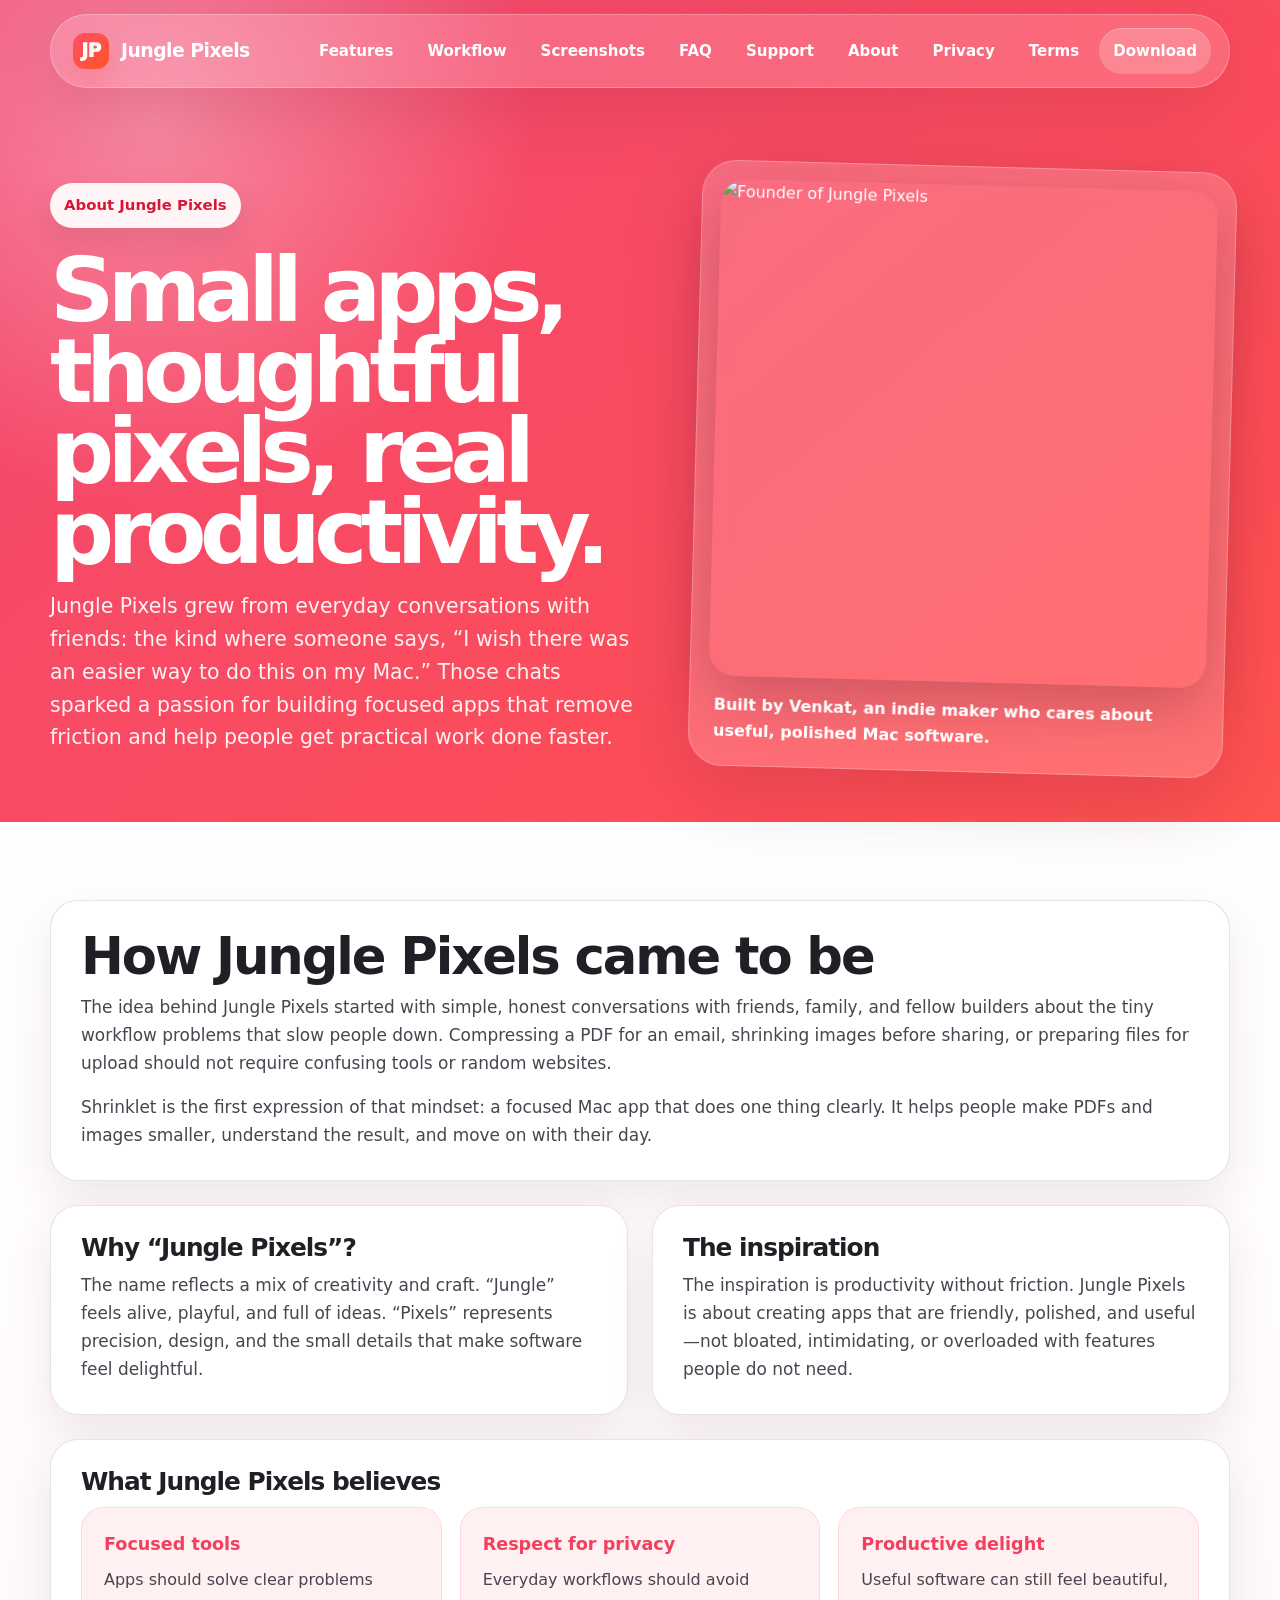
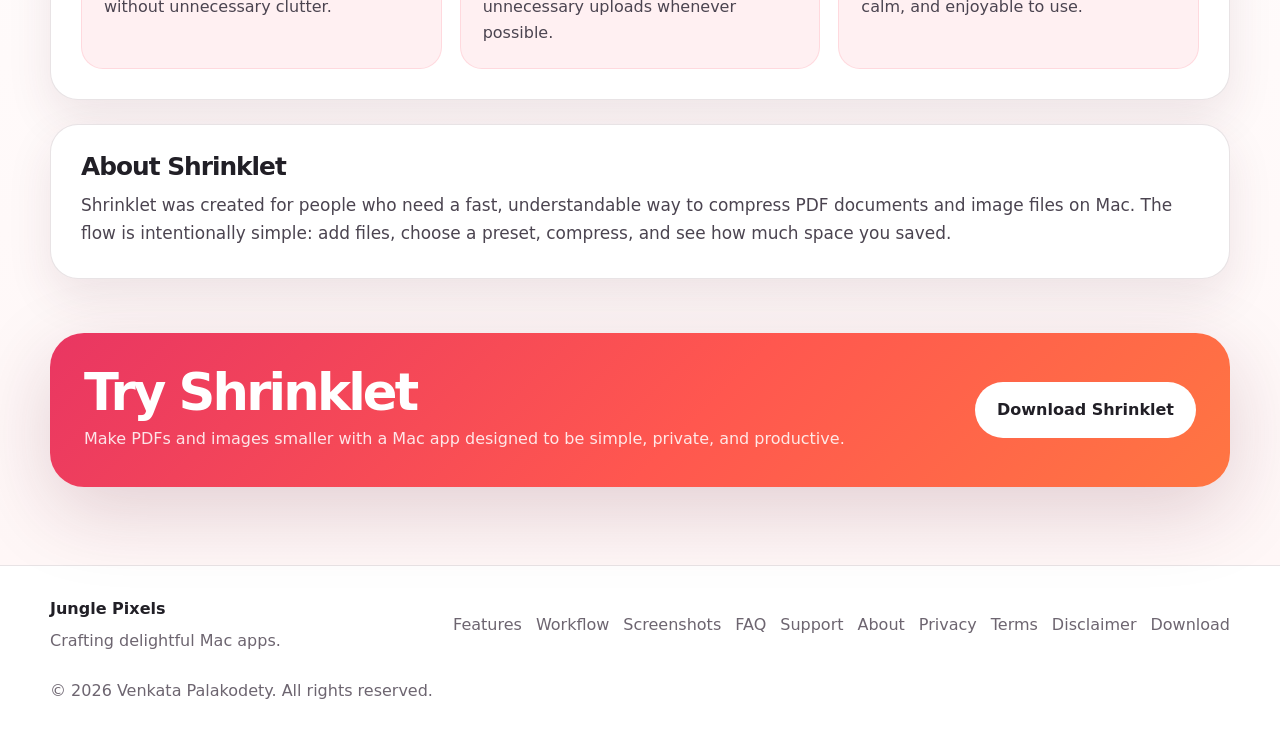
==== commit a3c2b027: "Add files via upload" ====
--- a/about.html
+++ b/about.html
@@ -39,7 +39,7 @@
           </p>
 </div>
 <div class="portrait-card">
-<img alt="Founder of Jungle Pixels" class="portrait" src="assets/headshot.jpeg"/>
+<img alt="Founder of Jungle Pixels" class="portrait" src="assets/profile.jpeg"/>
 <div class="caption">Built by Venkat, an indie maker who cares about useful, polished Mac software.</div>
 </div>
 </div>
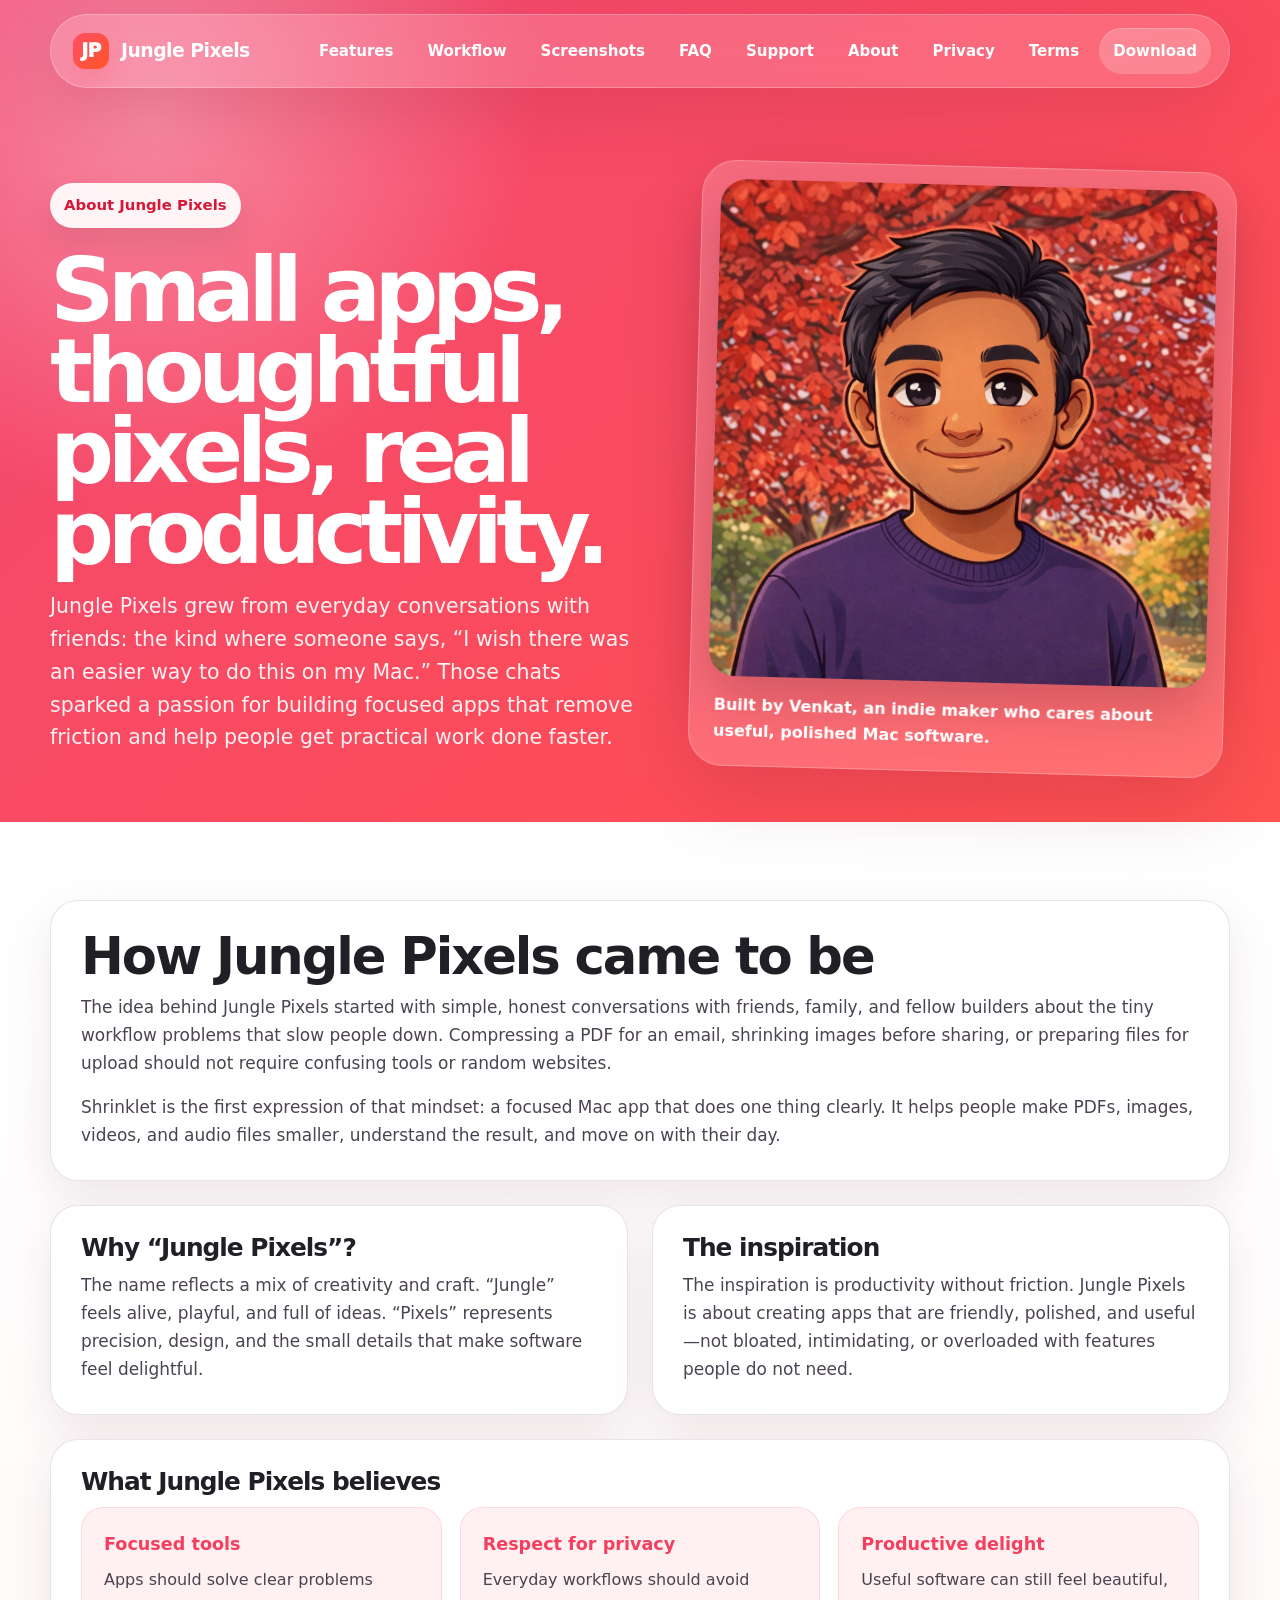
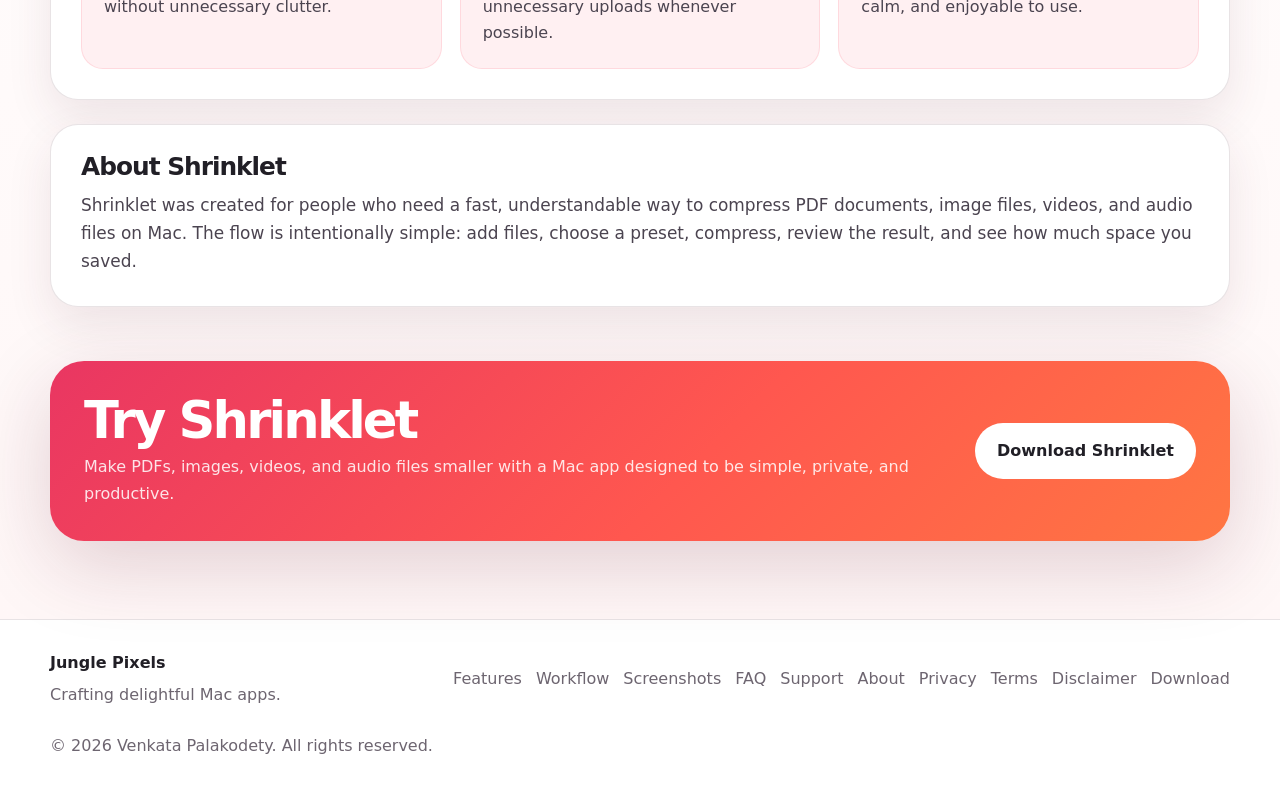
==== commit 7968a72d: "Add files via upload" ====
--- a/about.html
+++ b/about.html
@@ -52,7 +52,7 @@
             The idea behind Jungle Pixels started with simple, honest conversations with friends, family, and fellow builders about the tiny workflow problems that slow people down. Compressing a PDF for an email, shrinking images before sharing, or preparing files for upload should not require confusing tools or random websites.
           </p>
 <p>
-            Shrinklet is the first expression of that mindset: a focused Mac app that does one thing clearly. It helps people make PDFs and images smaller, understand the result, and move on with their day.
+            Shrinklet is the first expression of that mindset: a focused Mac app that does one thing clearly. It helps people make PDFs, images, videos, and audio files smaller, understand the result, and move on with their day.
           </p>
 </article>
 <article class="card">
@@ -78,13 +78,13 @@
 <article class="card wide">
 <h3>About Shrinklet</h3>
 <p>
-            Shrinklet was created for people who need a fast, understandable way to compress PDF documents and image files on Mac. The flow is intentionally simple: add files, choose a preset, compress, and see how much space you saved.
+            Shrinklet was created for people who need a fast, understandable way to compress PDF documents, image files, videos, and audio files on Mac. The flow is intentionally simple: add files, choose a preset, compress, review the result, and see how much space you saved.
           </p>
 </article>
 <div class="cta wide">
 <div>
 <h2>Try Shrinklet</h2>
-<p>Make PDFs and images smaller with a Mac app designed to be simple, private, and productive.</p>
+<p>Make PDFs, images, videos, and audio files smaller with a Mac app designed to be simple, private, and productive.</p>
 </div>
 <a class="button" href="index.html#download">Download Shrinklet</a>
 </div>
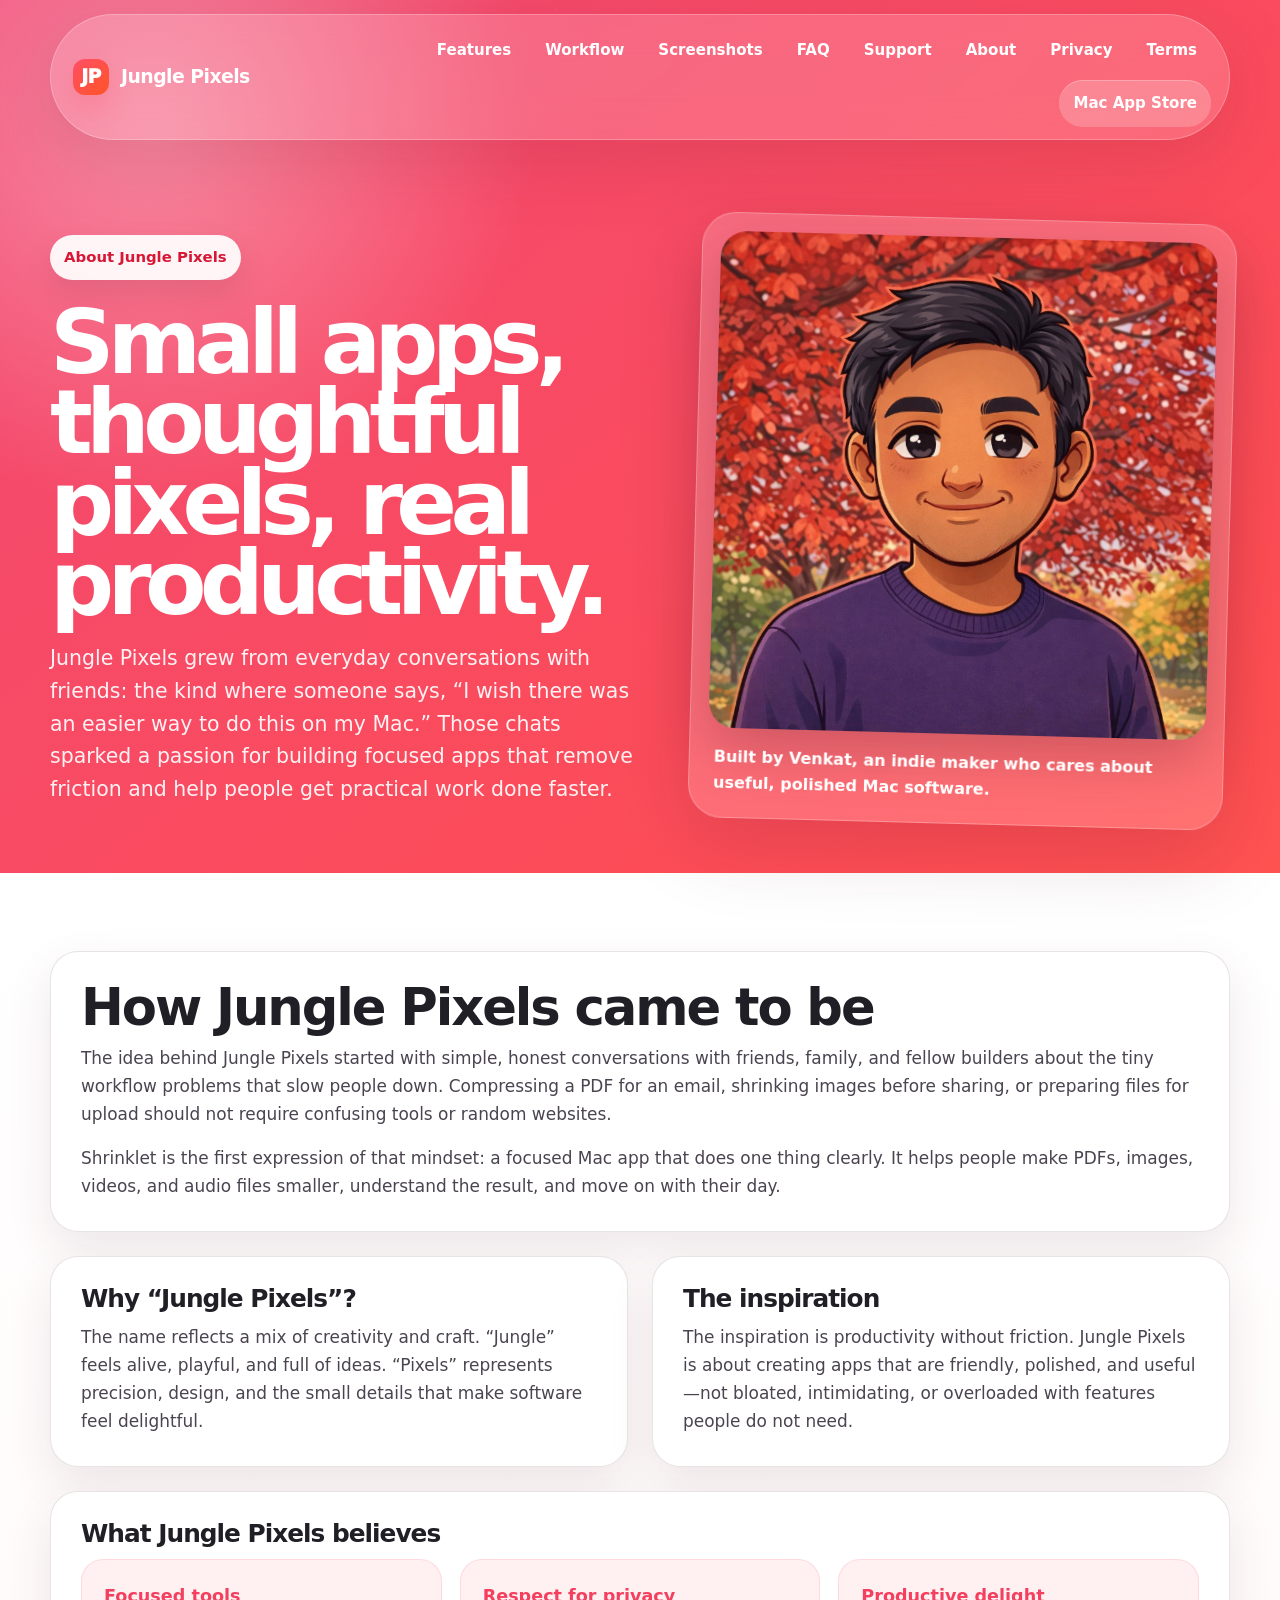
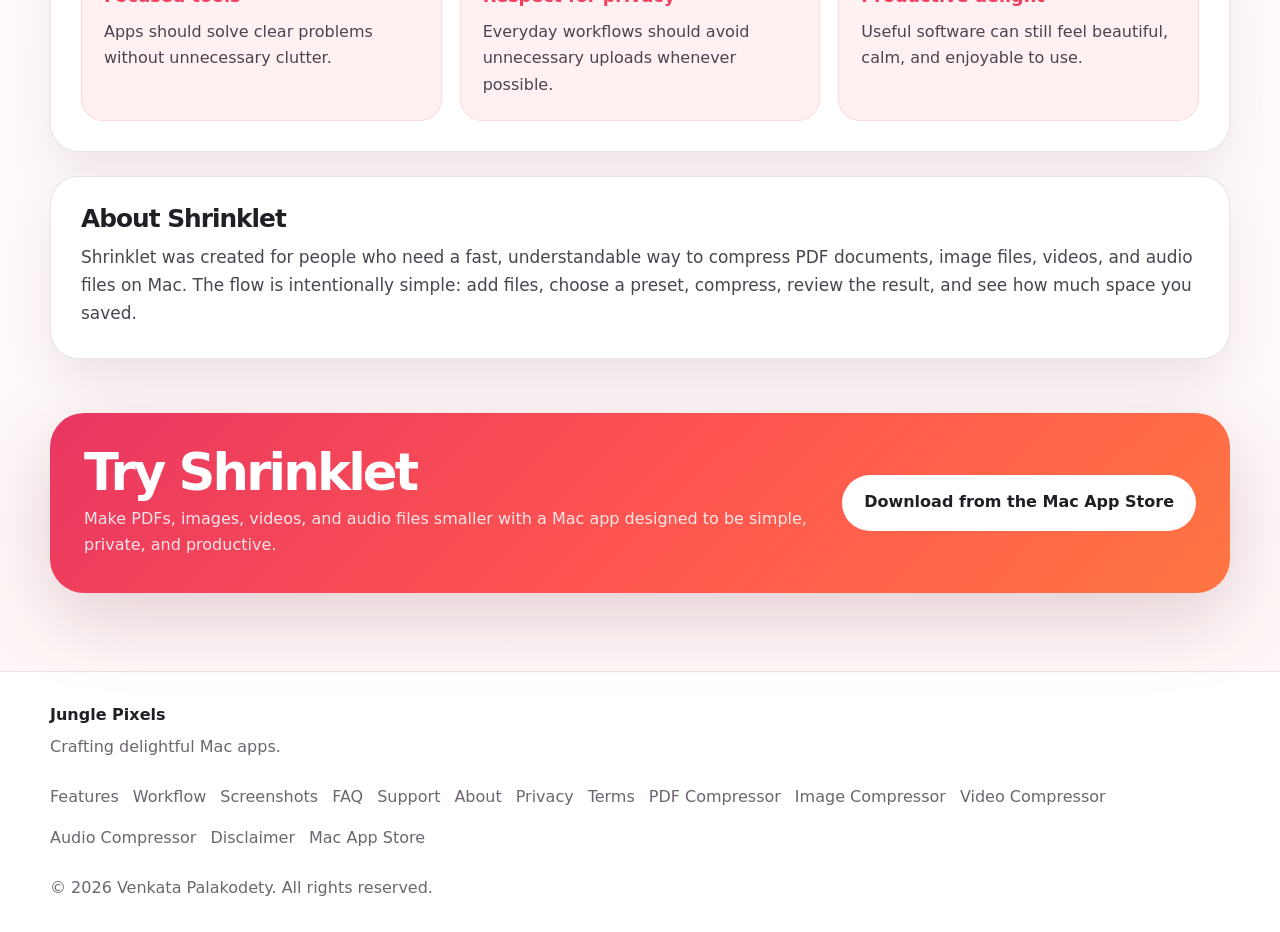
==== commit 3eb3a984: "Perform SEO" ====
--- a/about.html
+++ b/about.html
@@ -4,10 +4,78 @@
 <head>
 <meta charset="utf-8"/>
 <meta content="width=device-width, initial-scale=1" name="viewport"/>
-<meta content="About Jungle Pixels, the indie studio behind Shrinklet." name="description"/>
+<title>About Jungle Pixels — Maker of Shrinklet for Mac</title>
+<meta content="Meet Jungle Pixels, the indie Mac app studio behind Shrinklet, a private file compressor for PDFs, images, videos, and audio on macOS." name="description"/>
+<meta content="index,follow" name="robots"/>
+<link href="https://www.junglepixels.com/about.html" rel="canonical"/>
 <meta content="#ff4f66" name="theme-color"/>
-<title>About Jungle Pixels — Shrinklet</title>
+<meta content="About Jungle Pixels — Maker of Shrinklet for Mac" property="og:title"/>
+<meta content="Meet Jungle Pixels, the indie Mac app studio behind Shrinklet, a private file compressor for PDFs, images, videos, and audio on macOS." property="og:description"/>
+<meta content="website" property="og:type"/>
+<meta content="https://www.junglepixels.com/about.html" property="og:url"/>
+<meta content="https://www.junglepixels.com/assets/og-shrinklet.svg" property="og:image"/>
+<meta content="1200" property="og:image:width"/>
+<meta content="630" property="og:image:height"/>
+<meta content="summary_large_image" name="twitter:card"/>
+<meta content="About Jungle Pixels — Maker of Shrinklet for Mac" name="twitter:title"/>
+<meta content="Meet Jungle Pixels, the indie Mac app studio behind Shrinklet, a private file compressor for PDFs, images, videos, and audio on macOS." name="twitter:description"/>
+<meta content="https://www.junglepixels.com/assets/og-shrinklet.svg" name="twitter:image"/>
+<link href="/manifest.webmanifest" rel="manifest"/>
 <link href="css/pages/about.css" rel="stylesheet"/>
+<script type="application/ld+json">{
+  "@context": "https://schema.org",
+  "@graph": [
+    {
+      "@type": "Organization",
+      "@id": "https://www.junglepixels.com/#organization",
+      "name": "Jungle Pixels",
+      "url": "https://www.junglepixels.com/",
+      "logo": "https://www.junglepixels.com/assets/og-shrinklet.svg",
+      "sameAs": []
+    },
+    {
+      "@type": "WebSite",
+      "@id": "https://www.junglepixels.com/#website",
+      "url": "https://www.junglepixels.com/",
+      "name": "Jungle Pixels",
+      "description": "Jungle Pixels builds delightful Mac productivity apps, including Shrinklet for private file compression.",
+      "publisher": {
+        "@id": "https://www.junglepixels.com/#organization"
+      }
+    },
+    {
+      "@type": "WebPage",
+      "@id": "https://www.junglepixels.com/about.html#webpage",
+      "url": "https://www.junglepixels.com/about.html",
+      "name": "About Jungle Pixels — Maker of Shrinklet for Mac",
+      "description": "Meet Jungle Pixels, the indie Mac app studio behind Shrinklet, a private file compressor for PDFs, images, videos, and audio on macOS.",
+      "isPartOf": {
+        "@id": "https://www.junglepixels.com/#website"
+      },
+      "about": {
+        "@id": "https://www.junglepixels.com/#shrinklet"
+      }
+    },
+    {
+      "@type": "SoftwareApplication",
+      "@id": "https://www.junglepixels.com/#shrinklet",
+      "name": "Shrinklet",
+      "applicationCategory": "UtilitiesApplication",
+      "operatingSystem": "macOS 13.0 or later",
+      "description": "Shrinklet compresses PDFs, images, videos, and audio locally on Mac with presets, batch workflows, review tools, and clear savings.",
+      "url": "https://www.junglepixels.com/",
+      "downloadUrl": "https://www.junglepixels.com/#download",
+      "publisher": {
+        "@id": "https://www.junglepixels.com/#organization"
+      },
+      "offers": {
+        "@type": "Offer",
+        "url": "https://www.junglepixels.com/#download",
+        "availability": "https://schema.org/InStock"
+      }
+    }
+  ]
+}</script>
 </head>
 <body>
 <header class="nav container" id="siteNav">
@@ -24,7 +92,7 @@
 <a href="/about.html">About</a>
 <a href="/privacy.html">Privacy</a>
 <a href="/terms-of-use.html">Terms</a>
-<a class="nav-cta" href="/index.html#download">Download</a>
+<a class="nav-cta" href="/index.html#download">Mac App Store</a>
 </nav>
 </div>
 </header>
@@ -86,7 +154,7 @@
 <h2>Try Shrinklet</h2>
 <p>Make PDFs, images, videos, and audio files smaller with a Mac app designed to be simple, private, and productive.</p>
 </div>
-<a class="button" href="index.html#download">Download Shrinklet</a>
+<a class="button" href="index.html#download">Download from the Mac App Store</a>
 </div>
 </div>
 </section>
@@ -109,8 +177,12 @@
     
 <a href="/privacy.html">Privacy</a>
 <a href="/terms-of-use.html">Terms</a>
+<a href="/pdf-compressor-mac.html">PDF Compressor</a>
+<a href="/image-compressor-mac.html">Image Compressor</a>
+<a href="/video-compressor-mac.html">Video Compressor</a>
+<a href="/audio-compressor-mac.html">Audio Compressor</a>
 <a href="/disclaimer.html">Disclaimer</a>
-<a href="/index.html#download">Download</a>
+<a href="/index.html#download">Mac App Store</a>
 </nav>
 <div>© 2026 Venkata Palakodety. All rights reserved.</div>
 </div>
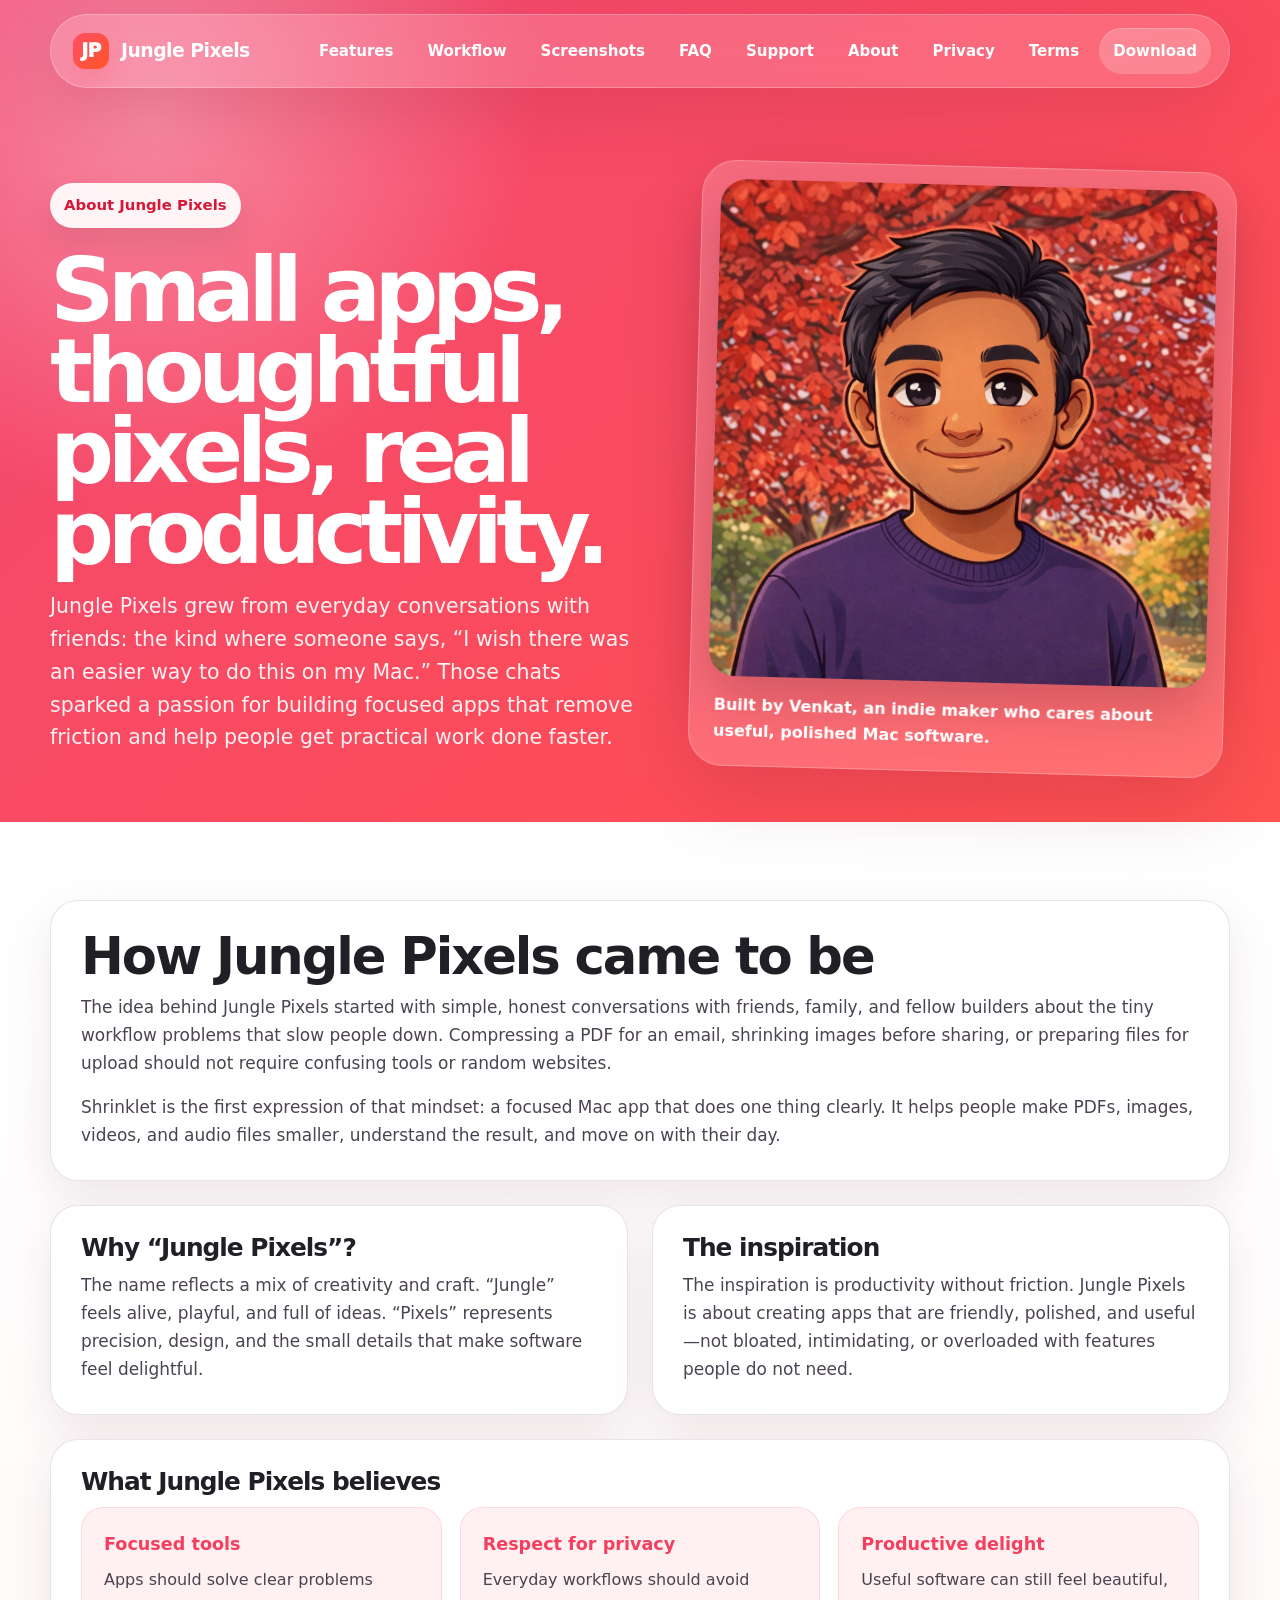
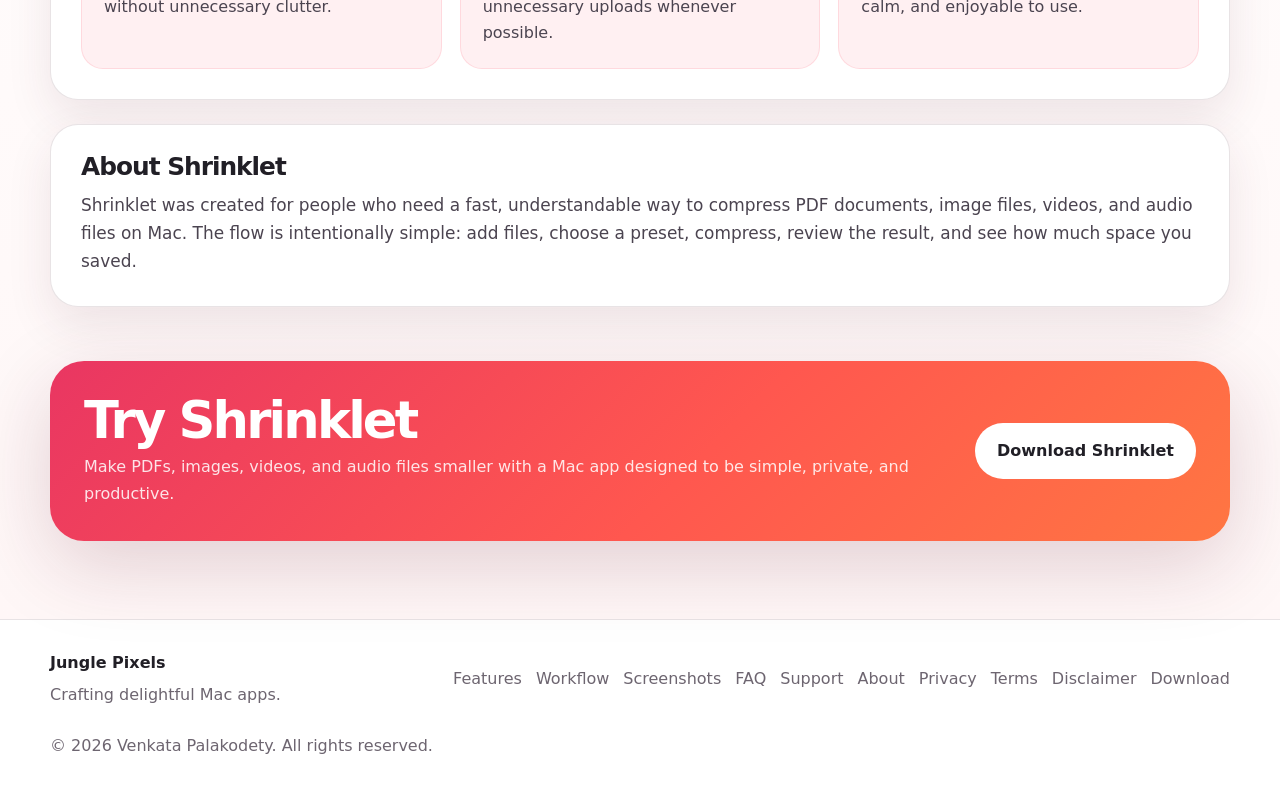
==== commit fc87585d: "Update website" ====
--- a/about.html
+++ b/about.html
@@ -4,78 +4,10 @@
 <head>
 <meta charset="utf-8"/>
 <meta content="width=device-width, initial-scale=1" name="viewport"/>
-<title>About Jungle Pixels — Maker of Shrinklet for Mac</title>
-<meta content="Meet Jungle Pixels, the indie Mac app studio behind Shrinklet, a private file compressor for PDFs, images, videos, and audio on macOS." name="description"/>
-<meta content="index,follow" name="robots"/>
-<link href="https://www.junglepixels.com/about.html" rel="canonical"/>
+<meta content="About Jungle Pixels, the indie studio behind Shrinklet." name="description"/>
 <meta content="#ff4f66" name="theme-color"/>
-<meta content="About Jungle Pixels — Maker of Shrinklet for Mac" property="og:title"/>
-<meta content="Meet Jungle Pixels, the indie Mac app studio behind Shrinklet, a private file compressor for PDFs, images, videos, and audio on macOS." property="og:description"/>
-<meta content="website" property="og:type"/>
-<meta content="https://www.junglepixels.com/about.html" property="og:url"/>
-<meta content="https://www.junglepixels.com/assets/og-shrinklet.svg" property="og:image"/>
-<meta content="1200" property="og:image:width"/>
-<meta content="630" property="og:image:height"/>
-<meta content="summary_large_image" name="twitter:card"/>
-<meta content="About Jungle Pixels — Maker of Shrinklet for Mac" name="twitter:title"/>
-<meta content="Meet Jungle Pixels, the indie Mac app studio behind Shrinklet, a private file compressor for PDFs, images, videos, and audio on macOS." name="twitter:description"/>
-<meta content="https://www.junglepixels.com/assets/og-shrinklet.svg" name="twitter:image"/>
-<link href="/manifest.webmanifest" rel="manifest"/>
+<title>About Jungle Pixels — Shrinklet</title>
 <link href="css/pages/about.css" rel="stylesheet"/>
-<script type="application/ld+json">{
-  "@context": "https://schema.org",
-  "@graph": [
-    {
-      "@type": "Organization",
-      "@id": "https://www.junglepixels.com/#organization",
-      "name": "Jungle Pixels",
-      "url": "https://www.junglepixels.com/",
-      "logo": "https://www.junglepixels.com/assets/og-shrinklet.svg",
-      "sameAs": []
-    },
-    {
-      "@type": "WebSite",
-      "@id": "https://www.junglepixels.com/#website",
-      "url": "https://www.junglepixels.com/",
-      "name": "Jungle Pixels",
-      "description": "Jungle Pixels builds delightful Mac productivity apps, including Shrinklet for private file compression.",
-      "publisher": {
-        "@id": "https://www.junglepixels.com/#organization"
-      }
-    },
-    {
-      "@type": "WebPage",
-      "@id": "https://www.junglepixels.com/about.html#webpage",
-      "url": "https://www.junglepixels.com/about.html",
-      "name": "About Jungle Pixels — Maker of Shrinklet for Mac",
-      "description": "Meet Jungle Pixels, the indie Mac app studio behind Shrinklet, a private file compressor for PDFs, images, videos, and audio on macOS.",
-      "isPartOf": {
-        "@id": "https://www.junglepixels.com/#website"
-      },
-      "about": {
-        "@id": "https://www.junglepixels.com/#shrinklet"
-      }
-    },
-    {
-      "@type": "SoftwareApplication",
-      "@id": "https://www.junglepixels.com/#shrinklet",
-      "name": "Shrinklet",
-      "applicationCategory": "UtilitiesApplication",
-      "operatingSystem": "macOS 13.0 or later",
-      "description": "Shrinklet compresses PDFs, images, videos, and audio locally on Mac with presets, batch workflows, review tools, and clear savings.",
-      "url": "https://www.junglepixels.com/",
-      "downloadUrl": "https://www.junglepixels.com/#download",
-      "publisher": {
-        "@id": "https://www.junglepixels.com/#organization"
-      },
-      "offers": {
-        "@type": "Offer",
-        "url": "https://www.junglepixels.com/#download",
-        "availability": "https://schema.org/InStock"
-      }
-    }
-  ]
-}</script>
 </head>
 <body>
 <header class="nav container" id="siteNav">
@@ -92,7 +24,7 @@
 <a href="/about.html">About</a>
 <a href="/privacy.html">Privacy</a>
 <a href="/terms-of-use.html">Terms</a>
-<a class="nav-cta" href="/index.html#download">Mac App Store</a>
+<a class="nav-cta" href="/index.html#download">Download</a>
 </nav>
 </div>
 </header>
@@ -154,7 +86,7 @@
 <h2>Try Shrinklet</h2>
 <p>Make PDFs, images, videos, and audio files smaller with a Mac app designed to be simple, private, and productive.</p>
 </div>
-<a class="button" href="index.html#download">Download from the Mac App Store</a>
+<a class="button" href="index.html#download">Download Shrinklet</a>
 </div>
 </div>
 </section>
@@ -177,12 +109,8 @@
     
 <a href="/privacy.html">Privacy</a>
 <a href="/terms-of-use.html">Terms</a>
-<a href="/pdf-compressor-mac.html">PDF Compressor</a>
-<a href="/image-compressor-mac.html">Image Compressor</a>
-<a href="/video-compressor-mac.html">Video Compressor</a>
-<a href="/audio-compressor-mac.html">Audio Compressor</a>
 <a href="/disclaimer.html">Disclaimer</a>
-<a href="/index.html#download">Mac App Store</a>
+<a href="/index.html#download">Download</a>
 </nav>
 <div>© 2026 Venkata Palakodety. All rights reserved.</div>
 </div>
